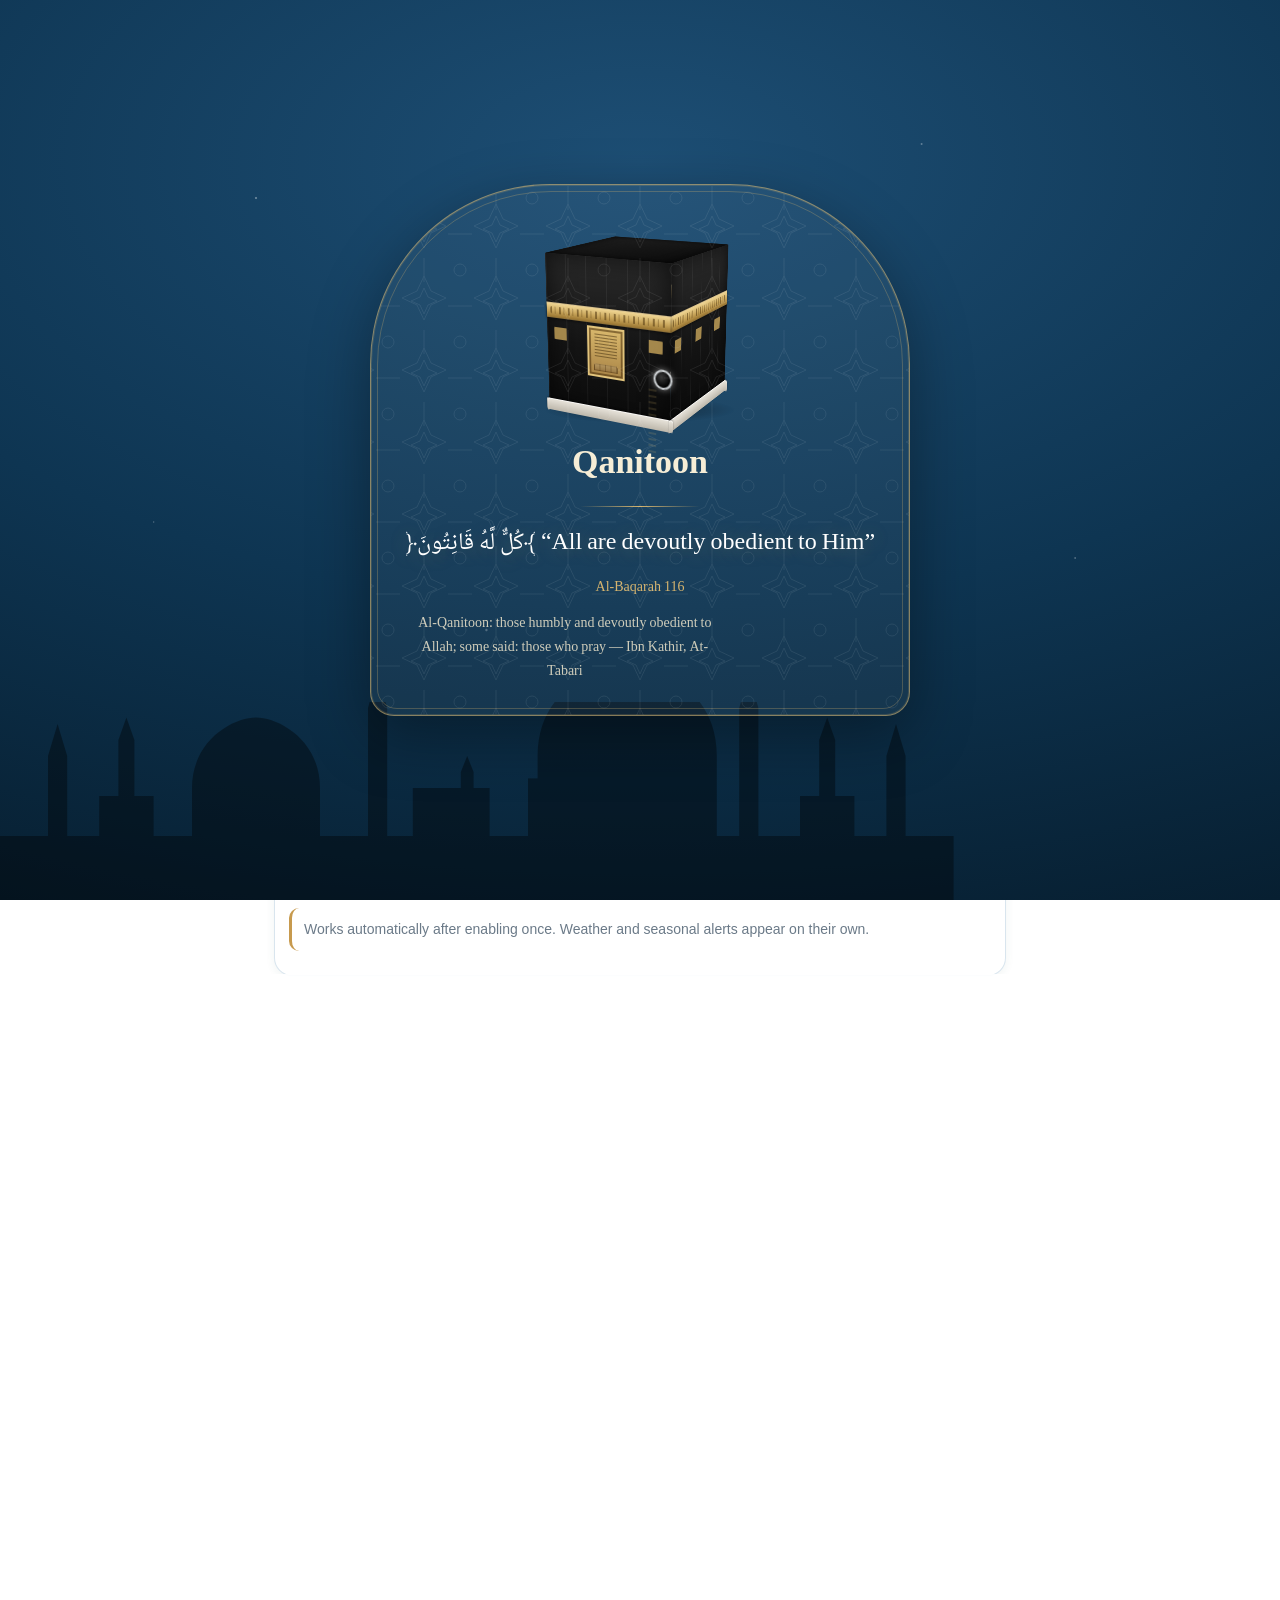
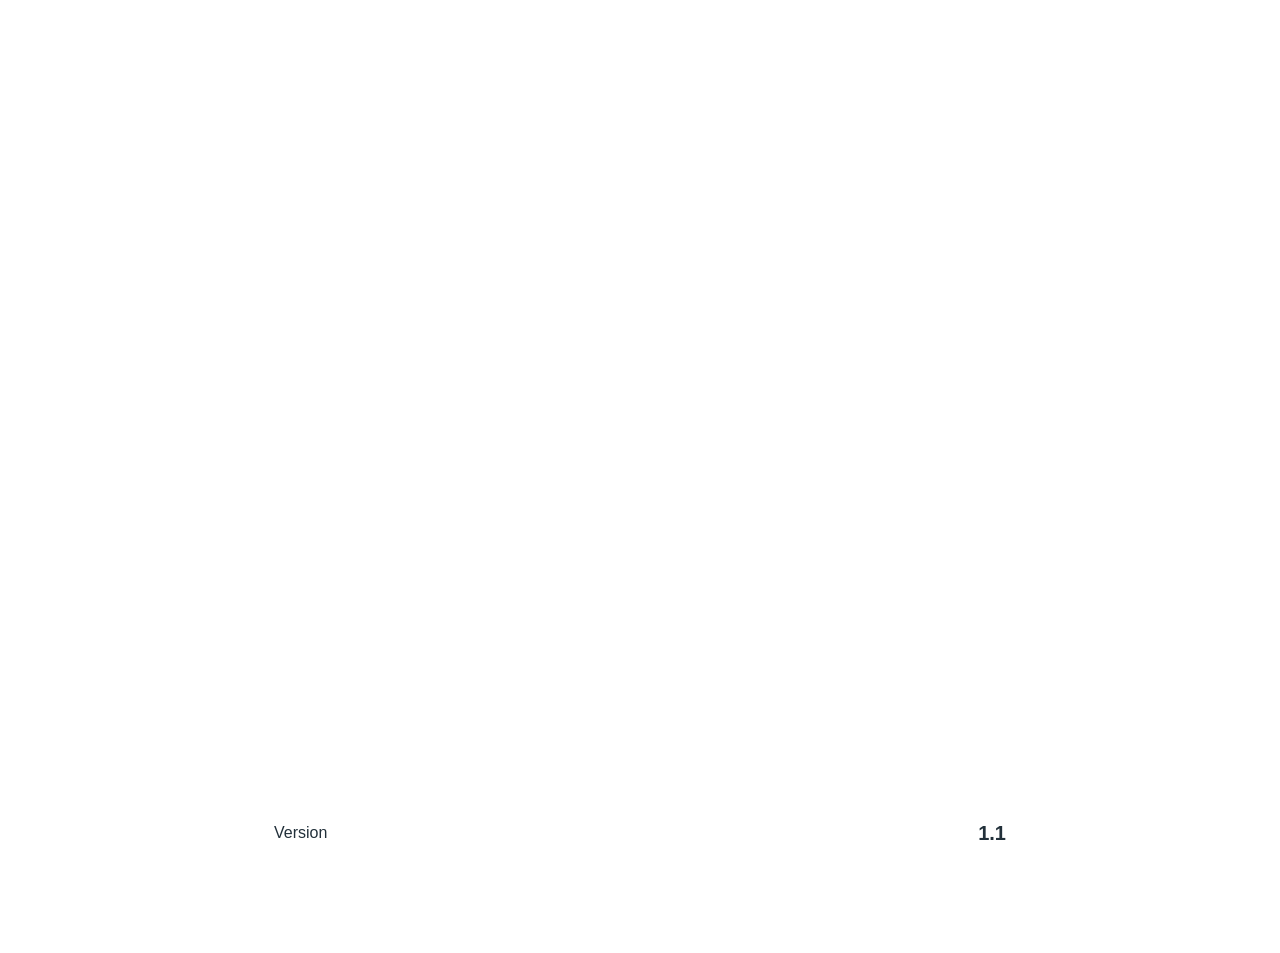
==== en/index.html @ d659421a "English edition at /en (separate cache, AR/EN toggle, Quran meanings) Co-Authored-By: Devin AI <1582" ====
<!doctype html>
<html lang="ar" dir="rtl">
<head>
<meta charset="utf-8">
<meta name="viewport" content="width=device-width,initial-scale=1,viewport-fit=cover">
<meta name="theme-color" content="#2f6f9e">
<meta name="apple-mobile-web-app-capable" content="yes">
<meta name="apple-mobile-web-app-status-bar-style" content="black-translucent">
<title>Qanitoon — Umrah, Hajj, Adhkar & Quran</title>
<link rel="manifest" href="manifest.json">
<link rel="icon" href="icon.svg">
<link rel="apple-touch-icon" href="icon-192.png">
<link rel="stylesheet" href="styles.css">
</head>
<body>
<div id="splash" aria-hidden="true">
  <div class="sp-frame">
    <div class="kaabaWrap">
      <div class="shadow"></div>
      <div class="kaaba">
        <div class="f fr"><i class="belt"></i><i class="studs"></i><i class="curtain"></i><i class="base"></i></div>
        <div class="f bk"><i class="belt"></i><i class="studs"></i><i class="curtain"></i><i class="base"></i></div>
        <div class="f lf"><i class="belt"></i><i class="studs"></i><i class="curtain"></i><i class="base"></i></div>
        <div class="f rt"><i class="belt"></i><i class="studs"></i><i class="curtain"></i><i class="base"></i></div>
        <div class="f tp"></div>
      </div>
    </div>
    <div class="sp-name">قانتون</div>
    <div class="sp-rule"></div>
    <div class="sp-ayah">﴿كُلٌّ لَّهُ قَانِتُونَ﴾</div>
    <div class="sp-ref">البقرة ١١٦</div>
    <div class="sp-mean">القانتون: الخاضعون الخاشعون لله المطيعون له، وقيل: المصلّون — تفسير ابن كثير والطبري</div>
  </div>
</div>
<div id="sky">
  <canvas id="stars"></canvas>
  <div id="sun"></div>
  <div id="moon"><canvas id="moonc" width="160" height="160"></canvas></div>
  <canvas id="rain"></canvas>
  <canvas id="life"></canvas>
  <div id="clouds">
    <div class="cloud c1"></div><div class="cloud c2"></div><div class="cloud c3"></div>
    <div class="cloud c4"></div><div class="cloud c5"></div>
  </div>
  <div id="horizon"></div>
</div>
<header>
  <button id="avatar" class="avatar" aria-label="ملفي والإعدادات">؟</button>
  <h1 id="hTitle">قانتون</h1>
  <button id="langBtn" class="langBtn" aria-label="Language">English</button>
  <div class="sub" id="hSub">يعمل بدون إنترنت</div>
  <div id="skyName" class="skyname"></div>
  <div id="pstrip" class="pstrip"></div>
</header>

<main>
  <div id="summary"></div>
  <section id="v-home"></section>
  <section id="v-umrah" class="hidden"></section>
  <section id="v-hajj" class="hidden"></section>
  <section id="v-quran" class="hidden"></section>
  <section id="v-adhkar" class="hidden"></section>
  <section id="v-tadabbur" class="hidden"></section>
  <section id="v-time" class="hidden"></section>
  <section id="v-settings" class="hidden"></section>
</main>

<nav id="nav">
  <button data-v="home" class="on"><i data-ico="home"></i>الرئيسية</button>
  <button data-v="umrah"><i data-ico="kaaba"></i>العمرة</button>
  <button data-v="hajj"><i data-ico="hajj"></i>الحج</button>
  <button data-v="quran"><i data-ico="quran"></i>المصحف</button>
  <button data-v="adhkar"><i data-ico="beads"></i>الأذكار</button>
  <button data-v="tadabbur"><i data-ico="book"></i>التدبّر</button>
  <button data-v="time"><i data-ico="moon"></i>رمضان</button>
</nav>
<button id="helpBtn" class="helpBtn" aria-label="مساعدة">؟</button>

<script src="i18n.js"></script>
<script src="quran_en.js"></script>
<script src="icons.js"></script>
<script src="quran.js"></script>
<script src="manasik.js"></script>
<script src="content.js"></script>
<script src="situations.js"></script>
<script src="hisn.js"></script>
<script src="islambook.js"></script>
<script src="names.js"></script>
<script src="spots.js"></script>
<script src="nature.js"></script>
<script src="qurandua.js"></script>
<script src="duacheck.js"></script>
<script src="jadwal.js"></script>
<script src="app.js"></script>
<script data-goatcounter="https://qanitoon-en.goatcounter.com/count" async src="//gc.zgo.at/count.js"></script>
</body>
</html>
---- en/styles.css ----
@font-face{font-family:'Noto Naskh Arabic';font-style:normal;font-weight:400;font-display:swap;unicode-range:U+0600-06FF,U+0750-077F,U+08A0-08FF,U+FB50-FDFF,U+FE70-FEFF,U+200C-200F,U+2010-2015,U+0020;src:url('fonts/NotoNaskh-400.woff2') format('woff2')}
@font-face{font-family:'Noto Naskh Arabic';font-style:normal;font-weight:500;font-display:swap;unicode-range:U+0600-06FF,U+0750-077F,U+08A0-08FF,U+FB50-FDFF,U+FE70-FEFF,U+200C-200F,U+2010-2015,U+0020;src:url('fonts/NotoNaskh-500.woff2') format('woff2')}
@font-face{font-family:'Noto Naskh Arabic';font-style:normal;font-weight:700;font-display:swap;unicode-range:U+0600-06FF,U+0750-077F,U+08A0-08FF,U+FB50-FDFF,U+FE70-FEFF,U+200C-200F,U+2010-2015,U+0020;src:url('fonts/NotoNaskh-700.woff2') format('woff2')}
@font-face{font-family:'Amiri';font-style:normal;font-weight:400;font-display:swap;unicode-range:U+0600-06FF,U+0750-077F,U+08A0-08FF,U+FB50-FDFF,U+FE70-FEFF,U+200C-200F,U+2010-2015,U+0020;src:url('fonts/Amiri-400.woff2') format('woff2')}
@font-face{font-family:'Amiri';font-style:normal;font-weight:700;font-display:swap;unicode-range:U+0600-06FF,U+0750-077F,U+08A0-08FF,U+FB50-FDFF,U+FE70-FEFF,U+200C-200F,U+2010-2015,U+0020;src:url('fonts/Amiri-700.woff2') format('woff2')}
/* لوحة ألوان مبنية على علم نفس الألوان:
   أخضر مريح + أزرق مخضرّ (هدوء وخفض التوتر) + بيج دافئ (أمان) + ذهبي هادئ للتوكيد.
   تباين مريح للقراءة الطويلة، وبلا ألوان صارخة أو أسود قاسٍ. */
:root{
  --f1:12px;--f2:14px;--f3:16px;--f4:18px;--f5:20px;--f6:24px;--f7:34px;

  --bg:#f3f6fa;        /* خلفية سماوية فاتحة جداً */
  --bg2:#e8eef5;       /* طبقة ثانية */
  --card:#ffffff;      /* بطاقات نظيفة */
  --line:#d6dfe9;      /* حدود ناعمة */
  --brand:#2f6f9e;     /* أزرق الهوية */
  --brand2:#245a83;    /* درجة أعمق للنص المهم */
  --gold:#c2a05a;      /* ذهبي هادئ */
  --accent:#2f6f9e;    /* أزرق سماوي — لون الأزرار */
  --accentTxt:#fff;
  --head:#245a83;      /* لون العناوين */
  --gold2:#a8813c;     /* ذهبي للنص */
  --txt:#22303a;       /* نص داكن مزرقّ بدل الأسود */
  --dim:#6b7a88;       /* نص ثانوي */
  --ok:#5aa17f; --warn:#c79a4e;
  --shadow:0 2px 10px rgba(47,97,84,.07);
}
/* ===== سماء تتبدّل مع الوقت =====
   فجر → شروق → ضحى → ظهر → عصر → غروب → ليل بنجوم.
   تدرّجات لونية فقط، بلا صور ذوات أرواح ولا موسيقى. */
#sky{position:fixed;inset:0;z-index:-2;overflow:hidden;
  background:linear-gradient(180deg,var(--sky1),var(--sky2) 55%,var(--sky3));
  transition:background 2.5s ease}
#sky #stars{position:absolute;inset:0;width:100%;height:100%;opacity:var(--starOp,0);transition:opacity 2.5s ease}
#sky #sun{position:absolute;inset-inline-start:50%;top:var(--sunTop,70%);transform:translate(-50%,-50%);
  width:190px;height:190px;border-radius:50%;filter:blur(28px);opacity:var(--sunOp,.5);
  background:radial-gradient(circle,var(--sunC,#ffd9a0),transparent 70%);transition:all 2.5s ease}
/* هلال الليل */
#sky #moon{position:absolute;inset-inline-end:16%;top:var(--moonTop,14%);width:74px;height:74px;
  opacity:var(--moonOp,0);transition:opacity 2.5s ease,top 2.5s ease;animation:moonFloat 16s ease-in-out infinite}
#sky #moon canvas{width:100%;height:100%;display:block;filter:drop-shadow(0 0 18px rgba(255,246,220,.35))}
@keyframes moonFloat{0%,100%{transform:translateY(0)}50%{transform:translateY(-10px)}}

/* سُحُب تمشي ببطء */
#rain{position:absolute;inset:0;width:100%;height:100%;opacity:0;transition:opacity 1.5s ease;pointer-events:none}
#rain.on{opacity:.75}
#clouds{position:absolute;inset:0;opacity:var(--cloudOp,.7);transition:opacity 2.5s ease}
html[data-wx="rain"] .cloud,html[data-wx="storm"] .cloud{--cloudC:rgba(120,130,145,.75)}
html[data-wx="storm"] #sky{filter:saturate(.85) brightness(.92)}
.wxchip{display:inline-flex;gap:6px;align-items:center;font-size:var(--f1);color:var(--dim)}
.cloud{position:absolute;border-radius:100px;filter:blur(14px);
  background:var(--cloudC,rgba(255,255,255,.85));
  animation:drift linear infinite}
.cloud::before,.cloud::after{content:"";position:absolute;border-radius:100px;background:inherit}
.cloud::before{width:55%;height:150%;top:-55%;inset-inline-start:14%}
.cloud::after{width:38%;height:120%;top:-38%;inset-inline-end:16%}
.c1{width:220px;height:52px;top:12%;animation-duration:110s}
.c2{width:300px;height:64px;top:26%;animation-duration:160s;animation-delay:-40s;opacity:.75}
.c3{width:170px;height:42px;top:40%;animation-duration:135s;animation-delay:-80s;opacity:.6}
.c4{width:260px;height:58px;top:56%;animation-duration:185s;animation-delay:-20s;opacity:.5}
.c5{width:140px;height:36px;top:6%;animation-duration:96s;animation-delay:-60s;opacity:.55}
@keyframes drift{from{transform:translateX(115vw)}to{transform:translateX(-60vw)}}

#sky #horizon{position:absolute;inset-inline:0;bottom:0;height:34%;
  background:linear-gradient(180deg,transparent,var(--horizon,rgba(255,255,255,.25)));transition:background 2.5s ease}
.skyname{font-size:var(--f1);color:var(--dim);margin-top:2px}

/* افتراضي: ضحى */
:root{--sky1:#bfe0ef;--sky2:#dff0f0;--sky3:#f3f7ef;--sunC:#ffe6b0;--sunOp:.55;--sunTop:78%;--starOp:0;--horizon:rgba(255,255,255,.45)}

html[data-sky="fajr"]{
  --cloudC:rgba(180,170,200,.45);--cloudOp:.55;--moonOp:.45;--moonTop:12%;
  --sky1:#1b2a4a;--sky2:#41496f;--sky3:#8c7a94;--sunC:#f1c3a0;--sunOp:.35;--sunTop:96%;--starOp:.55;--horizon:rgba(240,196,160,.35);
  --bg:transparent;--bg2:rgba(255,255,255,.10);--card:rgba(24,32,54,.72);--sheetBg:#141c30;--card2:#1e2a48;--line:rgba(255,255,255,.16);
  --accent:#8fc4e8;--accentTxt:#0d1b28;--head:#bfe0f5;--brand:#9cc9ea;--brand2:#cfe6f5;--gold:#d9b878;--gold2:#eccf96;--txt:#eef3f6;--dim:#b9c4d6;--shadow:0 6px 20px rgba(0,0,0,.25);
}
html[data-sky="shuruq"]{
  --cloudC:rgba(255,222,190,.8);--cloudOp:.85;--moonOp:0;
  --sky1:#6fa8d6;--sky2:#f3b98a;--sky3:#ffe2bd;--sunC:#ffd08a;--sunOp:.8;--sunTop:88%;--starOp:0;--horizon:rgba(255,214,160,.55);
  --bg:transparent;--bg2:rgba(255,255,255,.35);--card:rgba(255,253,249,.88);--line:rgba(160,120,80,.20);
  --brand:#2f6f9e;--brand2:#245a83;--txt:#2b2820;--dim:#7b6e5f;
}
html[data-sky="duha"]{
  --cloudC:rgba(255,255,255,.9);--cloudOp:.85;--moonOp:0;
  --sky1:#9fd3ea;--sky2:#d8eef1;--sky3:#f4f8ef;--sunC:#ffe9bb;--sunOp:.6;--sunTop:72%;--starOp:0;--horizon:rgba(255,255,255,.5);
  --bg:transparent;--bg2:rgba(255,255,255,.4);--card:rgba(255,255,255,.9);--line:rgba(47,111,158,.18);
  --brand:#2f6f9e;--brand2:#245a83;--txt:#22303a;--dim:#6b7a88;
}
html[data-sky="dhuhr"]{
  --cloudC:rgba(255,255,255,.95);--cloudOp:.7;--moonOp:0;
  --sky1:#8ecbe8;--sky2:#cfe9ef;--sky3:#f6f9f2;--sunC:#fff3cf;--sunOp:.5;--sunTop:8%;--starOp:0;--horizon:rgba(255,255,255,.55);
  --bg:transparent;--bg2:rgba(255,255,255,.42);--card:rgba(255,255,255,.92);--line:rgba(47,111,158,.18);
  --brand:#2f6f9e;--brand2:#245a83;--txt:#22303a;--dim:#6b7a88;
}
html[data-sky="asr"]{
  --cloudC:rgba(255,246,228,.85);--cloudOp:.8;--moonOp:0;
  --sky1:#9cc6dd;--sky2:#e2dcc6;--sky3:#f7ecd8;--sunC:#ffd9a0;--sunOp:.6;--sunTop:62%;--starOp:0;--horizon:rgba(255,232,196,.5);
  --bg:transparent;--bg2:rgba(255,255,255,.38);--card:rgba(255,254,250,.9);--line:rgba(140,115,75,.18);
  --brand:#2f6f9e;--brand2:#245a83;--txt:#2a2a22;--dim:#7a7365;
}
html[data-sky="maghrib"]{
  --cloudC:rgba(255,180,140,.6);--cloudOp:.8;--moonOp:.3;--moonTop:10%;
  --sky1:#3c3b6e;--sky2:#c9705f;--sky3:#f2a97e;--sunC:#ff9e63;--sunOp:.85;--sunTop:90%;--starOp:.25;--horizon:rgba(255,150,90,.45);
  --bg:transparent;--bg2:rgba(255,255,255,.14);--card:rgba(38,28,44,.72);--sheetBg:#1c1524;--card2:#2a2036;--line:rgba(255,255,255,.16);
  --accent:#8fc4e8;--accentTxt:#0d1b28;--head:#cfe4f5;--brand:#f0c9a0;--brand2:#ffe0c0;--gold:#e5b878;--gold2:#f6d7a4;--txt:#fbf1e8;--dim:#dcc0b4;--shadow:0 6px 20px rgba(0,0,0,.3);
}
html[data-sky="isha"]{
  --cloudC:rgba(120,140,175,.28);--cloudOp:.45;--moonOp:.95;--moonTop:13%;
  --sky1:#070d1c;--sky2:#101d33;--sky3:#1b2e3f;--sunC:#cfe0ff;--sunOp:.28;--sunTop:22%;--starOp:1;--horizon:rgba(120,160,200,.18);
  --bg:transparent;--bg2:rgba(255,255,255,.08);--card:rgba(15,26,42,.74);--sheetBg:#0f1a2a;--card2:#182740;--line:rgba(255,255,255,.14);
  --accent:#8fc4e8;--accentTxt:#0d1b28;--head:#c6e0f4;--brand:#8fc4e8;--brand2:#c6e0f4;--gold:#d6b87c;--gold2:#ecd29a;--txt:#e9f1f7;--dim:#a8b9c9;--shadow:0 6px 22px rgba(0,0,0,.4);
}
html[data-sky] .qpage{background:rgba(251,247,236,.96)}
html[data-sky] header{background:var(--bg2);backdrop-filter:blur(14px)}
html[data-sky] nav{background:var(--card);backdrop-filter:blur(16px)}
html[data-sky] .card,html[data-sky] details{backdrop-filter:blur(10px)}
@media (prefers-reduced-motion: reduce){#sky,#sky *{transition:none;animation:none!important}}
html[data-motion="off"] #sky *{animation:none!important}
*{box-sizing:border-box;-webkit-tap-highlight-color:transparent}
html,body{margin:0;padding:0}
body{
  background:var(--bg); color:var(--txt);
  font-family:"Noto Naskh Arabic","Amiri","Segoe UI",system-ui,serif;
  font-size:var(--f3);
  direction:rtl; text-align:right; line-height:2.05;
  -webkit-font-smoothing:antialiased;
  padding-bottom:84px; overscroll-behavior-y:contain;
}
header{
  position:sticky; top:0; z-index:20; background:var(--bg2);
  border-bottom:1px solid var(--line); padding:12px 16px; backdrop-filter:blur(8px);
}
header h1{margin:0;font-size:var(--f6);color:var(--head,#245a83);font-weight:700;font-family:"Noto Naskh Arabic","Amiri",serif}
header .sub{font-size:var(--f1);color:var(--dim)}
main{padding:14px 14px 20px;max-width:760px;margin:0 auto}
.hidden{display:none!important}

.card{background:var(--card);border:1px solid var(--line);border-radius:18px;padding:14px;margin:12px 0;box-shadow:var(--shadow)}
.card h3{margin:0 0 8px;color:var(--head,#245a83);font-size:var(--f5);font-family:"Noto Naskh Arabic","Amiri",serif;font-weight:500}
.card p{margin:6px 0}
.dua{font-size:var(--f5);line-height:2.3;color:var(--txt);font-family:"Noto Naskh Arabic","Amiri",serif}
.ayah,blockquote{font-family:"Noto Naskh Arabic","Amiri",serif}
.src{font-size:var(--f1);color:var(--dim);margin-top:8px;border-top:1px dashed var(--line);padding-top:6px}
.tag{display:inline-block;font-size:var(--f1);padding:2px 8px;border-radius:20px;border:1px solid var(--line);color:var(--dim);margin-inline-start:6px}
.tag.q{color:#2f7d63;border-color:#9ccdb8;background:#eaf6f0}
.tag.h{color:var(--gold2);border-color:#e0cda1;background:#faf4e6}
.tag.m{color:#5b6aa8;border-color:#c2cae8;background:#eef1fa}
.tag.u{color:#245a83;border-color:#b9cfe2;background:#eaf2f9}
.tag.s{color:#2f7d63;border-color:#9ccdb8;background:#eaf6f0}
.tag.s{color:#2f6154;border-color:#9ccdb8;background:#eaf6f0}
.tag.d{color:#8a6d22;border-color:#e0cda1;background:#faf4e6}

button{font-family:inherit}
.btn{
  display:block;width:100%;padding:16px;border-radius:16px;border:0;
  background:var(--accent); color:var(--accentTxt,#fff);
  font-size:var(--f4);font-weight:700;cursor:pointer;margin:10px 0;box-shadow:var(--shadow);
}
.btn:active{filter:brightness(.95)}
.btn.sec{background:var(--card);color:var(--txt);border:1px solid var(--line);font-size:var(--f4);font-weight:600;box-shadow:none}
.btn.sm{padding:10px;font-size:var(--f3)}
.row{display:flex;gap:8px;align-items:center}
.row>*{flex:1}
.stepbar{display:flex;gap:8px;align-items:center;margin:8px 0}
.stepbar .btn{flex:1;margin:0}
.stepbar .mid{flex:0 0 auto;min-width:64px;text-align:center}

.chips{display:flex;gap:8px;overflow-x:auto;padding:4px 0 10px;scrollbar-width:none}
.chips::-webkit-scrollbar{display:none}
.chip{white-space:nowrap;padding:8px 14px;border-radius:20px;border:1px solid var(--line);background:var(--card);color:var(--dim);font-size:var(--f2);cursor:pointer}
.chip.on{background:var(--accent);color:var(--accentTxt,#fff);border-color:var(--accent);font-weight:700}

.big{font-size:var(--f7);text-align:center;color:var(--txt);font-weight:700;line-height:1.2}
.mid{text-align:center;color:var(--dim);font-size:var(--f2)}
.dots{display:flex;gap:8px;justify-content:center;margin:12px 0}
.dot{width:26px;height:26px;border-radius:50%;border:2px solid var(--line);display:grid;place-items:center;font-size:var(--f1);color:var(--dim);background:var(--card)}
.dot.on{background:var(--accent);border-color:var(--accent);color:var(--accentTxt,#fff);font-weight:700}

.bar{height:10px;border-radius:8px;background:var(--bg2);border:1px solid var(--line);overflow:hidden}
.bar>i{display:block;height:100%;background:linear-gradient(90deg,var(--accent),#7fb8dd)}

.step{display:flex;gap:10px;align-items:flex-start;padding:10px 0;border-bottom:1px solid var(--line)}
.step:last-child{border-bottom:0}
.step .num{min-width:28px;height:28px;border-radius:50%;background:var(--bg2);border:1px solid var(--line);display:grid;place-items:center;font-size:var(--f2);color:var(--head,#245a83)}
.step.done .num{background:var(--ok);color:#fff;border-color:var(--ok)}

.count{display:flex;align-items:center;gap:10px;justify-content:space-between;margin-top:8px}
.count b{font-size:var(--f5);color:var(--txt)}
.cbtn{width:46px;height:46px;border-radius:50%;border:1px solid var(--line);background:var(--bg2);color:var(--head,#245a83);font-size:var(--f5);cursor:pointer}

nav{
  position:fixed;bottom:0;inset-inline:0;z-index:30;background:var(--card);
  border-top:1px solid var(--line);display:grid;grid-template-columns:repeat(7,1fr);
  backdrop-filter:blur(10px);padding-bottom:env(safe-area-inset-bottom)
}
nav button{background:none;border:0;color:var(--dim);padding:8px 0;font-size:9.5px;white-space:nowrap;cursor:pointer;display:grid;gap:2px;justify-items:center}
nav button .ico{width:22px;height:22px;display:block}
.ico{width:1.15em;height:1.15em;vertical-align:-.2em;display:inline-block;color:var(--gold)}
h2 .ico,h3 .ico,.count .ico{margin-inline-end:.35em}
nav button.on{color:var(--accent)}

.alert{position:fixed;inset-inline:12px;top:12px;z-index:50;background:var(--accent);color:var(--accentTxt,#fff);border-radius:16px;padding:14px;font-weight:700;box-shadow:0 8px 30px rgba(47,97,84,.25)}

input,select,textarea{
  width:100%;padding:12px;border-radius:12px;border:1px solid var(--line);
  background:var(--card);color:var(--txt);font-family:inherit;font-size:var(--f3)
}
label{font-size:var(--f2);color:var(--dim)}

details{border:1px solid var(--line);border-radius:14px;margin:8px 0;background:var(--card);box-shadow:var(--shadow)}
details>summary{padding:12px;cursor:pointer;color:var(--txt);font-weight:600;list-style:none}
details>summary::-webkit-details-marker{display:none}
details>div{padding:0 12px 12px}

.ayah{font-size:var(--f6);line-height:2.5;text-align:justify;text-align-last:center}
.ayah .n{display:inline-grid;place-items:center;width:26px;height:26px;border-radius:50%;border:1px solid var(--gold2);color:var(--gold2);font-size:var(--f1);margin:0 4px;vertical-align:middle;line-height:1}
.qpage{background:#fbf7ec;color:#2a2312;border-radius:16px;padding:16px;border:1px solid #ecdfc4;font-family:"Noto Naskh Arabic","Amiri",serif;font-size:var(--f6);line-height:2.5}
.qpage .n{border-color:#a8813c;color:#a8813c}
.qhead{display:flex;justify-content:space-between;align-items:center;gap:8px;font-size:var(--f2);color:var(--dim);margin:4px 0}
.note{background:var(--bg2);border-inline-start:3px solid var(--warn);padding:10px 12px;border-radius:10px;font-size:var(--f2);color:var(--dim);margin:10px 0}
.grid{display:grid;grid-template-columns:repeat(auto-fill,minmax(150px,1fr));gap:8px}
.grid button{padding:10px;border-radius:12px;border:1px solid var(--line);background:var(--card);color:var(--txt);text-align:right;cursor:pointer;font-size:var(--f2)}

/* شريط الوقت في الرأس */
.pstrip{margin-top:6px;font-size:var(--f1);color:var(--txt);opacity:.85;background:var(--bg2);border:1px solid var(--line);
  border-radius:20px;padding:4px 12px;display:inline-block}
#life{position:absolute;inset:0;width:100%;height:100%;pointer-events:none}
#v-time .chips{flex-wrap:nowrap}
#v-time .card .chips{flex-wrap:wrap}

/* ===== زخارف الهوية (SVG مضمّن — يعمل دون إنترنت) ===== */
:root{
  --pat-star:url("data:image/svg+xml;utf8,<svg xmlns='http://www.w3.org/2000/svg' width='72' height='72' viewBox='0 0 72 72'><g fill='none' stroke='white' stroke-width='1'><path d='M36 6l7 15 15 7-15 7-7 15-7-15-15-7 15-7z'/><path d='M36 18l4 9 9 4-9 4-4 9-4-9-9-4 9-4z'/><path d='M0 36h12M60 36h12M36 0v12M36 60v12'/><circle cx='0' cy='0' r='6'/><circle cx='72' cy='0' r='6'/><circle cx='0' cy='72' r='6'/><circle cx='72' cy='72' r='6'/></g></svg>");
  --skyline:url("data:image/svg+xml;utf8,<svg xmlns='http://www.w3.org/2000/svg' viewBox='0 0 800 160' preserveAspectRatio='xMidYMax slice'><path fill='black' d='M0 160V120h30V70l6-20 6 20v50h20V95h12V60l5-14 5 14v35h12v25h24V90c0-30 26-44 40-44s40 14 40 44v30h30V40l6-22 6 22v80h16V90h30V80l4-10 4 10v10h10v30h30V70c0-40 34-56 56-56s56 16 56 56v50h14V40l6-22 6 22v80h26V95h12V60l5-14 5 14v35h12v25h20V70l6-20 6 20v50h30v40z'/><rect fill='black' x='330' y='84' width='44' height='36'/><path fill='none' stroke='black' stroke-width='3' d='M330 98h44'/></svg>");
}

/* ===== بطاقة الملخص ===== */
.sum{padding:12px}
.sumtop{display:flex;align-items:center;justify-content:space-between;gap:8px}
.hero{position:relative;border-radius:22px;overflow:hidden;margin-bottom:12px;color:#fff;box-shadow:0 10px 30px rgba(20,40,60,.18)}
.hero-bg{position:absolute;inset:0;background:
  radial-gradient(circle at 82% 18%,rgba(255,255,255,.28),transparent 32%),
  radial-gradient(circle at 15% 90%,rgba(194,160,90,.35),transparent 45%),
  linear-gradient(160deg,var(--h1),var(--h2) 60%,var(--h3))}
:root{--h1:#0f3550;--h2:#2f6f9e;--h3:#8a6a30}
html[data-sky="fajr"]{--h1:#1b2a4a;--h2:#41496f;--h3:#7a6a8a}
html[data-sky="shuruq"]{--h1:#2f5f86;--h2:#6fa8d6;--h3:#d99a6c}
html[data-sky="duha"],html[data-sky="dhuhr"]{--h1:#1c4f78;--h2:#2f6f9e;--h3:#5f93bd}
html[data-sky="asr"]{--h1:#2a5f86;--h2:#5b93b8;--h3:#b08a4a}
html[data-sky="maghrib"]{--h1:#3c3b6e;--h2:#8f4f5c;--h3:#c9705f}
html[data-sky="isha"]{--h1:#070d1c;--h2:#101d33;--h3:#1f3b52}
.hero-bg::after{content:"";position:absolute;inset:0;opacity:.13;background:var(--pat-star) center/72px 72px repeat}
.hero-bg::before{content:"";position:absolute;left:0;right:0;bottom:0;height:46%;opacity:.22;
  background:var(--skyline) center bottom/100% 100% no-repeat;filter:invert(1)}
.hero::after{content:"";position:absolute;inset:0;border-radius:22px;pointer-events:none;
  box-shadow:inset 0 0 0 1px rgba(214,180,110,.45),inset 0 0 0 3px rgba(255,255,255,.06)}
.hero-in{position:relative;padding:14px 16px 12px;text-shadow:0 1px 3px rgba(0,0,0,.35)}
.hero .mid,.hero .cbtn{color:#fff}
.hero .cbtn{background:rgba(255,255,255,.18);border-color:transparent}
.hero-row{display:flex;align-items:center;justify-content:space-between;gap:12px;margin-top:6px}
.hero-time .clock{font-size:52px;font-weight:700;line-height:1;letter-spacing:.5px;font-variant-numeric:tabular-nums}
.hero-time .nextp{margin-top:8px;font-size:var(--f3)}
.hero-time .left{font-size:var(--f4)}
.hero-time .left b{font-size:var(--f5)}
.hero .ico{color:#fff}
.hero-qibla{text-align:center;min-width:92px}
.hero-qibla .qibla{width:72px;height:72px;border:2px solid rgba(255,255,255,.55);background:rgba(255,255,255,.14)}
.hero-qibla .qibla i{color:#fff;font-size:34px}
.hero-btns{margin-top:10px}
.hero-btns .btn{background:rgba(255,255,255,.16);color:#fff;border:1px solid rgba(255,255,255,.4)}
.hero-note{margin-top:8px;font-size:var(--f1);opacity:.9}
.qibla{width:56px;height:56px;margin:4px auto;border-radius:50%;border:2px solid var(--line);display:grid;place-items:center;position:relative}
.qibla i{font-style:normal;font-size:26px;line-height:1;color:var(--accent);transition:transform .3s ease}
.rings{display:grid;grid-template-columns:repeat(4,1fr);gap:6px;padding:14px 8px 10px;text-align:center}
.ring{position:relative}
.ring svg{width:64px;height:64px;transform:rotate(-90deg)}
.ring .rbg{fill:none;stroke:var(--line);stroke-width:6}
.ring .rfg{fill:none;stroke:var(--brand);stroke-width:6;stroke-linecap:round;transition:stroke-dashoffset .6s ease}
.ring.done .rfg{stroke:var(--gold)}
.ring .rpct{position:absolute;top:22px;inset-inline:0;font-size:var(--f2);font-weight:700;font-variant-numeric:tabular-nums}
.ring .rlbl{font-size:var(--f1);margin-top:2px;font-weight:700}
.ring .rlbl .ico{width:1em;height:1em}
.ring .rsub{font-size:var(--f1);color:var(--dim)}
.ringfoot{grid-column:1/-1;margin-top:4px}
@media (max-width:360px){.rings{grid-template-columns:repeat(2,1fr)}.hero-time .clock{font-size:42px}}
@media (prefers-reduced-motion:reduce){.qibla i,.ring .rfg{transition:none}}

/* ===== مشهد المسجد على الأفق ===== */
#sky #mosque{position:absolute;inset-inline:0;margin:auto;bottom:52px;
  width:min(780px,112%);max-width:none;opacity:var(--mosqueOp,.9);
  filter:var(--mosqueF,none);pointer-events:none;user-select:none;
  transition:filter 2.5s ease,opacity 2.5s ease}
html[data-sky="fajr"]{--mosqueF:brightness(.5) saturate(.7) hue-rotate(200deg);--mosqueOp:.8}
html[data-sky="shuruq"]{--mosqueF:brightness(1.02) sepia(.18);--mosqueOp:.95}
html[data-sky="duha"],html[data-sky="dhuhr"]{--mosqueF:none;--mosqueOp:1}
html[data-sky="asr"]{--mosqueF:sepia(.15) brightness(1);--mosqueOp:.97}
html[data-sky="maghrib"]{--mosqueF:brightness(.78) sepia(.35) hue-rotate(-12deg);--mosqueOp:.9}
html[data-sky="isha"]{--mosqueF:brightness(.42) saturate(.65) hue-rotate(195deg);--mosqueOp:.78}

/* ===== الشاشة الرئيسية: بطاقات الأقسام ===== */
.tiles{display:grid;gap:10px}
.tile{display:flex;align-items:center;gap:12px;width:100%;text-align:start;
  background:var(--card);border:1px solid var(--line);border-radius:18px;padding:12px;
  box-shadow:var(--shadow);cursor:pointer;color:var(--txt);font-family:inherit}
.tile:active{transform:scale(.99)}
.tile .ticon{font-size:26px;width:46px;height:46px;flex:0 0 46px;border-radius:14px;
  display:grid;place-items:center;background:var(--bg2)}
.tile .ttxt{display:grid;gap:2px;flex:1;min-width:0}
.tile .ttxt b{font-size:var(--f3)}
.tile .ttxt .mid{font-size:var(--f1);color:var(--dim);overflow:hidden;text-overflow:ellipsis;white-space:nowrap}
.tile .tstate{font-size:var(--f2);color:var(--head,#245a83);font-weight:600}
.tile .tgo{font-size:var(--f5);color:var(--dim)}
nav button{font-size:10px}

/* مكتبة الأدعية — لوحة الاختيار */
.sheet{position:fixed;inset:0;background:var(--sheetBg,#f4f7f9);display:flex;align-items:stretch;justify-content:center;z-index:60}
.sheetIn{background:var(--sheetBg,#f4f7f9);width:100%;max-width:640px;max-height:100vh;height:100%;border-radius:0;padding:14px;display:flex;flex-direction:column;gap:10px;box-shadow:var(--shadow)}
.sheetTop{display:flex;align-items:center;justify-content:space-between;gap:8px}
.sheetTop b{color:var(--head,#245a83);font-size:var(--f3)}
.sheetIn input#pkSearch{width:100%;padding:10px 12px;border-radius:12px;border:1px solid var(--line);background:var(--bg2);color:var(--txt);font-family:inherit;font-size:var(--f2)}
.sheetList{overflow:auto;-webkit-overflow-scrolling:touch;flex:1;display:flex;flex-direction:column;gap:6px}
.pkG{position:sticky;top:0;background:var(--bg2);color:var(--head,#245a83);font-size:var(--f2);font-weight:700;padding:6px 10px;border-radius:10px}
.pkI{display:flex;gap:10px;align-items:flex-start;padding:8px;border:1px solid var(--line);border-radius:12px;cursor:pointer}
.pkI input{width:20px;height:20px;flex:0 0 20px;margin-top:2px;accent-color:var(--accent)}
.pkI .dua{display:block;font-size:var(--f3);line-height:1.9}
.pkI .src{display:block;font-size:var(--f1);color:var(--dim)}
@media (max-width:480px){.sheetIn{max-height:100vh}}
.pkD{border:1px solid var(--line);border-radius:12px;padding:0 10px;background:var(--bg2)}
.pkD summary{display:flex;justify-content:space-between;align-items:center;padding:12px 4px;font-weight:700;cursor:pointer;font-size:var(--f3);color:var(--txt)}
.pkD>div{padding-bottom:8px}
.pkI{background:var(--card2,var(--card));border-radius:10px;padding:8px}
.art{background:var(--bg2);border:1px solid var(--line);border-radius:14px;padding:10px;margin:8px 0}
.art svg{display:block;max-width:420px;margin:0 auto}

/* فاحص الدعاء الشخصي */
.dc-ok{border:1px solid #2f9e6f}
.dc-warn{border:1px solid #c9922f}
.dc-block{border:1px solid #c0392b}
.sheetIn textarea{width:100%;padding:10px 12px;border-radius:12px;border:1px solid var(--line);background:var(--bg2);color:var(--txt);font-family:inherit;font-size:var(--f3);line-height:1.9}

/* شاشة الافتتاح */
#splash{position:fixed;inset:0;z-index:99;display:flex;flex-direction:column;align-items:center;justify-content:center;gap:14px;
  background:radial-gradient(120% 90% at 50% 18%,#1d4e74 0%,#0e3552 55%,#071f31 100%);
  color:#f3e7c9;text-align:center;padding:24px;transition:opacity .7s ease,visibility .7s ease}
#splash::before{content:"";position:absolute;inset:0;
  background:
    radial-gradient(1.6px 1.6px at 20% 22%,rgba(255,255,255,.55),transparent),
    radial-gradient(1.4px 1.4px at 72% 16%,rgba(255,255,255,.45),transparent),
    radial-gradient(1.8px 1.8px at 38% 70%,rgba(255,255,255,.35),transparent),
    radial-gradient(1.4px 1.4px at 84% 62%,rgba(255,255,255,.4),transparent),
    radial-gradient(1.2px 1.2px at 12% 58%,rgba(255,255,255,.3),transparent);
  animation:spTwinkle 4s ease-in-out infinite alternate}
#splash::after{content:"";position:absolute;left:0;right:0;bottom:0;height:22vh;opacity:.5;pointer-events:none;
  background:var(--skyline) center bottom/100% 100% no-repeat;filter:brightness(0) saturate(0) opacity(.75)}
#splash .sp-frame{position:relative;padding:34px 34px 30px;border-radius:180px 180px 24px 24px;
  border:1px solid rgba(214,180,110,.6);z-index:1;
  box-shadow:0 0 0 1px rgba(214,180,110,.18) inset,0 20px 60px rgba(0,0,0,.35);
  background-color:rgba(255,255,255,.045);
  animation:spRise 1s ease both}
#splash .sp-frame::before{content:"";position:absolute;inset:6px;border-radius:174px 174px 20px 20px;border:1px solid rgba(214,180,110,.28);pointer-events:none}
#splash .sp-frame > *{position:relative}
#splash .sp-frame::after{content:"";position:absolute;inset:0;border-radius:inherit;opacity:.08;background:var(--pat-star) center/72px 72px;pointer-events:none}
#splash img{filter:drop-shadow(0 8px 22px rgba(0,0,0,.45));animation:spRise .9s ease both}
#splash .sp-name{font-family:"Noto Naskh Arabic","Amiri",serif;font-size:var(--f7);font-weight:700;
  color:#f6edd6;margin-top:10px;animation:spRise .9s .1s ease both}
#splash .sp-rule{width:120px;height:1px;margin:12px auto;background:linear-gradient(90deg,transparent,#d6b46e,transparent)}
#splash .sp-ayah{font-family:"Noto Naskh Arabic","Amiri",serif;font-size:var(--f6);line-height:2.1;color:#fff;
  text-shadow:0 2px 18px rgba(214,180,110,.35);animation:spRise 1s .3s ease both}
#splash .sp-ref{font-family:"Noto Naskh Arabic","Amiri",serif;font-size:var(--f2);color:#d6b46e;
  margin-top:8px;animation:spRise 1s .45s ease both}
#splash .sp-mean{font-family:"Noto Naskh Arabic","Amiri",serif;font-size:var(--f2);color:rgba(240,230,205,.85);
  margin-top:14px;max-width:320px;line-height:1.7;animation:spRise 1s .6s ease both}
#splash.gone{opacity:0;visibility:hidden}
@keyframes spRise{from{opacity:0;transform:translateY(14px)}to{opacity:1;transform:none}}
@keyframes spTwinkle{from{opacity:.45}to{opacity:1}}
@media (prefers-reduced-motion:reduce){#splash *,#splash::before{animation:none!important}#splash{transition:none}}

/* الكعبة ثلاثية الأبعاد — تدور كأنك تطوف حولها */
.kaabaWrap{position:relative;perspective:760px;width:220px;height:210px;display:grid;place-items:center;margin:0 auto}
.kaaba{position:relative;width:132px;height:152px;transform-style:preserve-3d;
  transform:rotateX(-14deg) rotateY(-28deg);animation:tawaf 26s linear infinite}
.kaaba .f{position:absolute;left:0;top:0;width:132px;height:152px;overflow:hidden;
  background:linear-gradient(180deg,#2a2a2a 0%,#141414 55%,#0b0b0b 100%);
  box-shadow:inset 0 0 26px rgba(0,0,0,.65)}
/* خطوط الكسوة الرأسية */
.kaaba .f::before{content:"";position:absolute;inset:0;
  background:repeating-linear-gradient(90deg,rgba(255,255,255,.055) 0 1px,transparent 1px 22px)}
/* الحزام الذهبي بكتابته */
.kaaba .belt{position:absolute;inset-inline:0;top:31%;height:15px;
  border-top:1px solid rgba(255,240,200,.6);border-bottom:1px solid rgba(120,90,35,.8);
  background:linear-gradient(180deg,#f0d693 0%,#c9a65b 55%,#9d7833 100%);
  box-shadow:0 1px 3px rgba(0,0,0,.5)}
.kaaba .belt::after{content:"";position:absolute;inset:3px 4px;
  background:repeating-linear-gradient(90deg,rgba(80,55,15,.75) 0 2px,transparent 2px 5px,rgba(80,55,15,.5) 5px 6px,transparent 6px 10px);
  opacity:.75;border-radius:2px}
/* مربعات ذهبية تحت الحزام */
.kaaba .studs{position:absolute;inset-inline:8px;top:calc(31% + 24px);height:12px;
  background:repeating-linear-gradient(90deg,#c9a65b 0 14px,transparent 14px 46px);
  opacity:.8;border-radius:1px}
.kaaba .fr .studs{background:linear-gradient(90deg,#c9a65b 0 14px,transparent 14px calc(100% - 14px),#c9a65b calc(100% - 14px) 100%)}
/* ستارة الباب (البرقع) على الوجه الشرقي فقط */
.kaaba .curtain{display:none}
.kaaba .fr .curtain{display:block;position:absolute;left:30%;top:calc(31% + 15px);width:36px;bottom:30px;
  background:linear-gradient(180deg,#1a1a1a,#0e0e0e);
  border:2px solid #d4b26a;
  box-shadow:inset 0 0 0 1px rgba(80,55,15,.6)}
.kaaba .fr .curtain::before{content:"";position:absolute;inset:6px 5px auto 5px;height:18px;
  background:repeating-linear-gradient(0deg,rgba(212,178,106,.9) 0 1px,transparent 1px 4px);opacity:.8}
.kaaba .fr .curtain::after{content:"";position:absolute;left:5px;right:5px;bottom:0;top:30px;
  background:linear-gradient(180deg,#e6c98a,#b8935a);border-radius:2px 2px 0 0;
  box-shadow:inset 0 0 0 1px rgba(90,60,20,.5), inset 0 -6px 0 rgba(90,60,20,.35)}
/* الشاذروان: رخام فاتح */
.kaaba .base{position:absolute;inset-inline:0;bottom:0;height:10px;
  background:linear-gradient(180deg,#e9e5dc,#bdb7ab);
  box-shadow:inset 0 1px 0 rgba(255,255,255,.7), 0 -1px 2px rgba(0,0,0,.4)}
.kaaba .fr{transform:translateZ(66px)}
.kaaba .bk{transform:rotateY(180deg) translateZ(66px)}
.kaaba .lf{transform:rotateY(-90deg) translateZ(66px)}
.kaaba .rt{transform:rotateY(90deg) translateZ(66px)}
.kaaba .tp{height:132px;transform:translateY(-66px) rotateX(90deg);
  background:linear-gradient(135deg,#1e1e1e,#0c0c0c);box-shadow:inset 0 0 24px rgba(0,0,0,.7)}
.kaaba .tp::before{background:none}
.kaabaWrap .shadow{position:absolute;bottom:6px;left:50%;transform:translateX(-50%);width:190px;height:26px;border-radius:50%;
  background:radial-gradient(closest-side,rgba(0,0,0,.45),transparent)}
@keyframes tawaf{from{transform:rotateX(-14deg) rotateY(0deg)}to{transform:rotateX(-14deg) rotateY(360deg)}}
@media (prefers-reduced-motion:reduce){.kaaba{animation:none}}
html[data-motion="off"] .kaaba{animation:none}

.revbar{position:sticky;top:0;z-index:50;text-align:center;font-size:var(--f1);padding:3px 8px;background:#b9873a;color:#fff}
.ribbon{vertical-align:middle;fill:none;stroke:var(--gold);stroke-width:1.6}
.ribbon.on{fill:var(--gold);stroke:var(--gold)}
.qpage{position:relative}
.qribbon{position:absolute;top:-6px;left:14px;filter:drop-shadow(0 1px 1px rgba(0,0,0,.25))}
.qribbon .ribbon{width:26px;height:36px}
.src.fadl{color:var(--brand2)}
.occ{position:fixed;inset:0;z-index:60;background:rgba(0,0,0,.45);display:flex;align-items:center;justify-content:center;padding:16px}
.occ .card{max-width:520px;width:100%;max-height:85vh;overflow:auto;border:2px solid var(--gold)}
.card.dim{opacity:.82}
/* أجزاء الكعبة في شاشة التحميل: الحجر الأسود، الملتزم، الميزاب، الشاذروان البارز */
.kaaba .f{overflow:visible}
.kaaba .fr::after{content:"";position:absolute;right:-2px;bottom:36px;width:15px;height:15px;border-radius:50%;
  background:radial-gradient(circle at 40% 35%,#3a3a3a,#000 70%);border:2px solid #cfd3d6;box-shadow:0 0 6px rgba(255,255,255,.45);z-index:2}
.kaaba .fr .curtain{left:34%;width:40px;top:calc(31% + 18px);bottom:38px;border-color:#e2c47c;
  background:linear-gradient(180deg,#d9b86c,#a98446);box-shadow:inset 0 0 0 2px rgba(70,45,10,.55)}
.kaaba .fr .curtain::before{inset:5px 6px auto 6px;height:22px;background:repeating-linear-gradient(0deg,rgba(60,40,10,.65) 0 1px,transparent 1px 3px)}
.kaaba .fr .curtain::after{left:5px;right:5px;top:34px;bottom:4px;background:repeating-linear-gradient(90deg,rgba(60,40,10,.35) 0 1px,transparent 1px 6px),linear-gradient(180deg,#e6c98a,#b8935a)}
.kaaba .fr .studs::after{content:"";position:absolute;right:6px;top:calc(31% + 40px);width:8px;height:70px;
  background:repeating-linear-gradient(0deg,rgba(212,178,106,.22) 0 2px,transparent 2px 6px);opacity:.9}
.kaaba .bk .belt::before{content:"";position:absolute;right:26%;top:-36%;width:30px;height:9px;border-radius:0 0 3px 3px;
  background:linear-gradient(180deg,#f0d693,#9d7833);box-shadow:0 2px 3px rgba(0,0,0,.5)}
.kaaba .base{height:12px;bottom:-4px;inset-inline:-3px;border-radius:2px}
/* اتجاه ثابت لسطور الشرح كي لا تنعكس الأقواس والأرقام */
.src,.note,.mid,li,p,summary,.fadl,.count span{direction:rtl;unicode-bidi:isolate}
.tag,.src b,.note b,li b{unicode-bidi:isolate}
.stepbar{direction:rtl}
.stepbar .btn{flex:1;min-height:46px;line-height:1.4;display:flex;align-items:center;justify-content:center}

/* الملف الشخصي أعلى الصفحة وزر المساعدة */
.avatar{position:absolute;top:10px;left:12px;right:auto;width:40px;height:40px;border-radius:50%;border:2px solid #d6b46e;
  background:linear-gradient(135deg,#245a83,#173d5c);color:#fff;font-weight:700;font-size:var(--f4);font-family:inherit;cursor:pointer;display:grid;place-items:center;
  box-shadow:0 2px 8px rgba(0,0,0,.25);z-index:5;padding:0;overflow:hidden}
.avatar img{width:100%;height:100%;object-fit:cover}
header{position:relative}
.helpBtn{position:fixed;bottom:134px;inset-inline-end:14px;width:46px;height:46px;border-radius:50%;border:2px solid #d6b46e;
  background:#245a83;color:#fff;font-size:var(--f5);font-weight:700;font-family:inherit;cursor:pointer;z-index:55;box-shadow:0 4px 14px rgba(0,0,0,.3)}
.helpBtn:active{transform:scale(.95)}

.stepbar.sticky{position:fixed;bottom:74px;left:50%;transform:translateX(-50%);width:min(100% - 24px,600px);z-index:50;margin:0;background:var(--card);border:1px solid var(--line);border-radius:16px;padding:8px;box-shadow:0 6px 18px rgba(0,0,0,.35)}
.stepbar.sticky .btn{box-shadow:0 6px 18px rgba(0,0,0,.35);font-size:var(--f3)}

.planlegend{list-style:none;margin:10px 4px 0;padding:0;font-size:15px;line-height:1.9;color:var(--txt)}
.planlegend li{margin:2px 0}
.planlegend b{color:var(--gold,#e9d7a1)}
.xhide{position:absolute;top:8px;left:8px;width:26px;height:26px;border-radius:50%;border:1px solid var(--line,#ccc);background:transparent;color:var(--dim);font-size:13px;cursor:pointer;line-height:1}
.jhead{flex-wrap:wrap;gap:8px;padding-inline-start:30px}.jhead h3{flex:1 1 55%;font-size:17px}.jhead .btn{flex:0 0 auto;white-space:nowrap}

.askBanner{background:linear-gradient(135deg,rgba(217,184,120,.28),rgba(217,184,120,.08)),var(--card);border:1.5px solid var(--gold,#d9b878);box-shadow:0 8px 24px rgba(217,184,120,.18)}
.askBanner h3{color:var(--gold2,#c9a25c);font-size:20px}
.askBanner .chip{border-color:var(--gold,#d9b878)}
.askBanner .btn{background:var(--gold,#d9b878);color:#1d1a12;font-weight:700}
.askBanner .chips{display:flex;flex-wrap:wrap;overflow:visible;gap:6px}
.askBanner .chip{white-space:normal;text-align:right;font-size:14px;padding:6px 10px}
.askBanner label.chip{display:inline-flex;align-items:center;gap:6px;flex-direction:row;line-height:1.4}
.askBanner label.chip input{margin:0;width:16px;height:16px}

.hrow{align-items:center}
.hlbl{display:inline-flex;align-items:center;gap:10px}
.mring{position:relative;display:inline-block;width:44px;height:44px;flex:0 0 44px}
.mring svg{width:44px;height:44px;transform:rotate(-90deg)}
.mring .rbg{fill:none;stroke:var(--line);stroke-width:7}
.mring .rfg{fill:none;stroke:var(--brand);stroke-width:7;stroke-linecap:round}
.mring.done .rfg{stroke:var(--gold)}
.mring b{position:absolute;inset:0;display:flex;align-items:center;justify-content:center;font-size:11px;color:var(--txt)}

.askBanner .chips.list{flex-direction:column;align-items:stretch}
.askBanner .chips.list .chip{border-radius:10px;padding:10px 12px}
.askBanner .chips.list #homeMore{align-self:flex-end;width:auto}

.hgrid{display:grid;grid-template-columns:repeat(3,1fr);gap:8px;margin:6px 0}
.htile{position:relative;display:flex;flex-direction:column;align-items:center;gap:6px;padding:12px 6px 10px;border:1px solid var(--line);border-radius:14px;background:var(--bg2);cursor:pointer;text-align:center}
.htile .mring{width:56px;height:56px;flex:0 0 56px}
.htile .mring svg{width:56px;height:56px}
.htile .mring b{font-size:13px}
.htile .htl{font-size:13px;line-height:1.35;display:flex;align-items:center;gap:4px;justify-content:center}
.htile .xhide{position:absolute;top:4px;left:4px}

/* English edition */
.langBtn{position:absolute;top:10px;left:14px;background:rgba(255,255,255,.12);border:1px solid rgba(255,255,255,.25);color:#fff;border-radius:999px;padding:4px 12px;font-size:13px;cursor:pointer}
.langBtn{left:auto;right:14px}
html[dir=ltr] .langBtn{left:auto;right:14px}
body.en{font-family:-apple-system,"Segoe UI",Roboto,"Noto Sans",sans-serif}
body.en .dua,body.en .big,body.en .ayTr+span,body.en #v-quran .page,body.en .chip.ar{direction:rtl;font-family:inherit}
body.en .ayTr{direction:ltr;text-align:left;font-size:14px;color:var(--dim);margin:2px 0 10px;line-height:1.5}
body.en #v-quran span{direction:rtl}
body.en{direction:ltr;text-align:left;line-height:1.6}
body.en .src,body.en .note,body.en .mid,body.en li,body.en p,body.en summary,body.en .fadl,body.en .count span,body.en h2,body.en h3,body.en .stepbar,body.en button,body.en .chip{direction:ltr;unicode-bidi:plaintext;text-align:start}
body.en .dua{direction:rtl;text-align:right;line-height:2.05;font-family:"Noto Naskh Arabic","Amiri",serif}
body.en header h1{font-family:inherit}
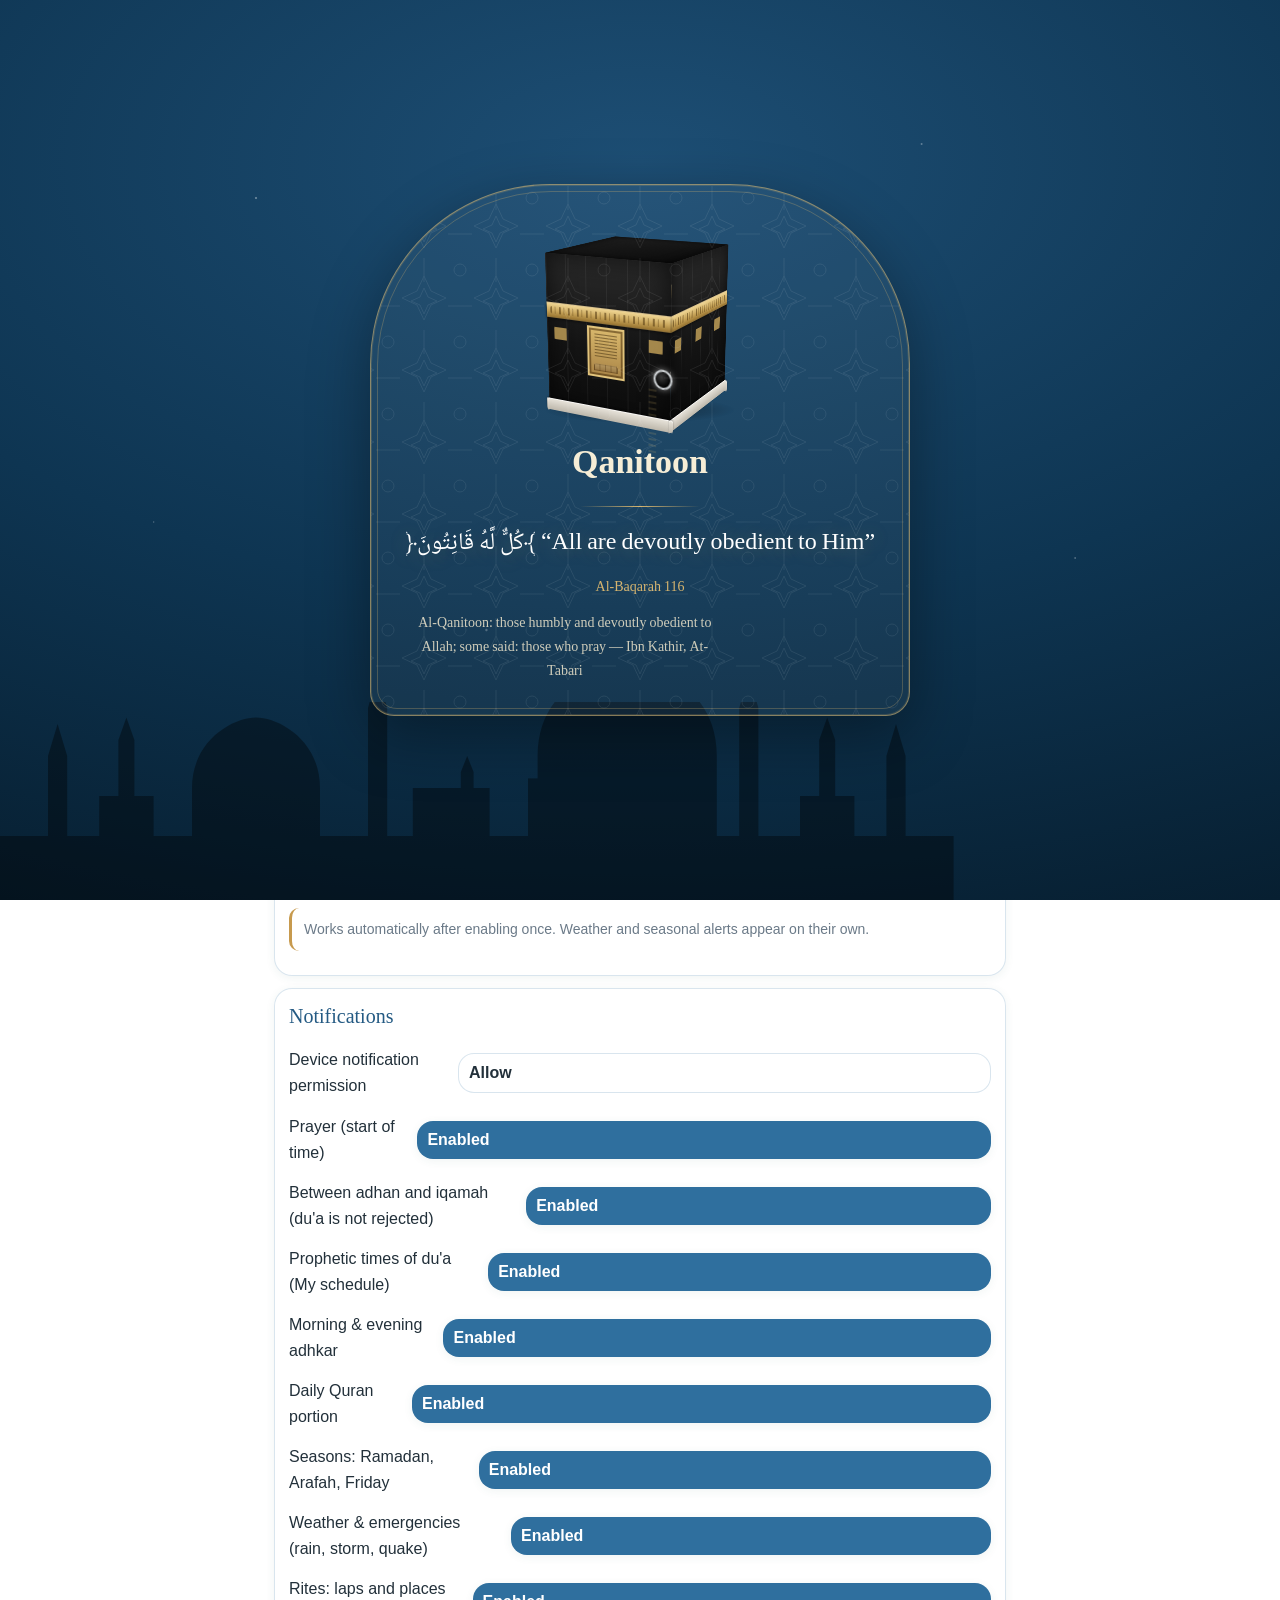
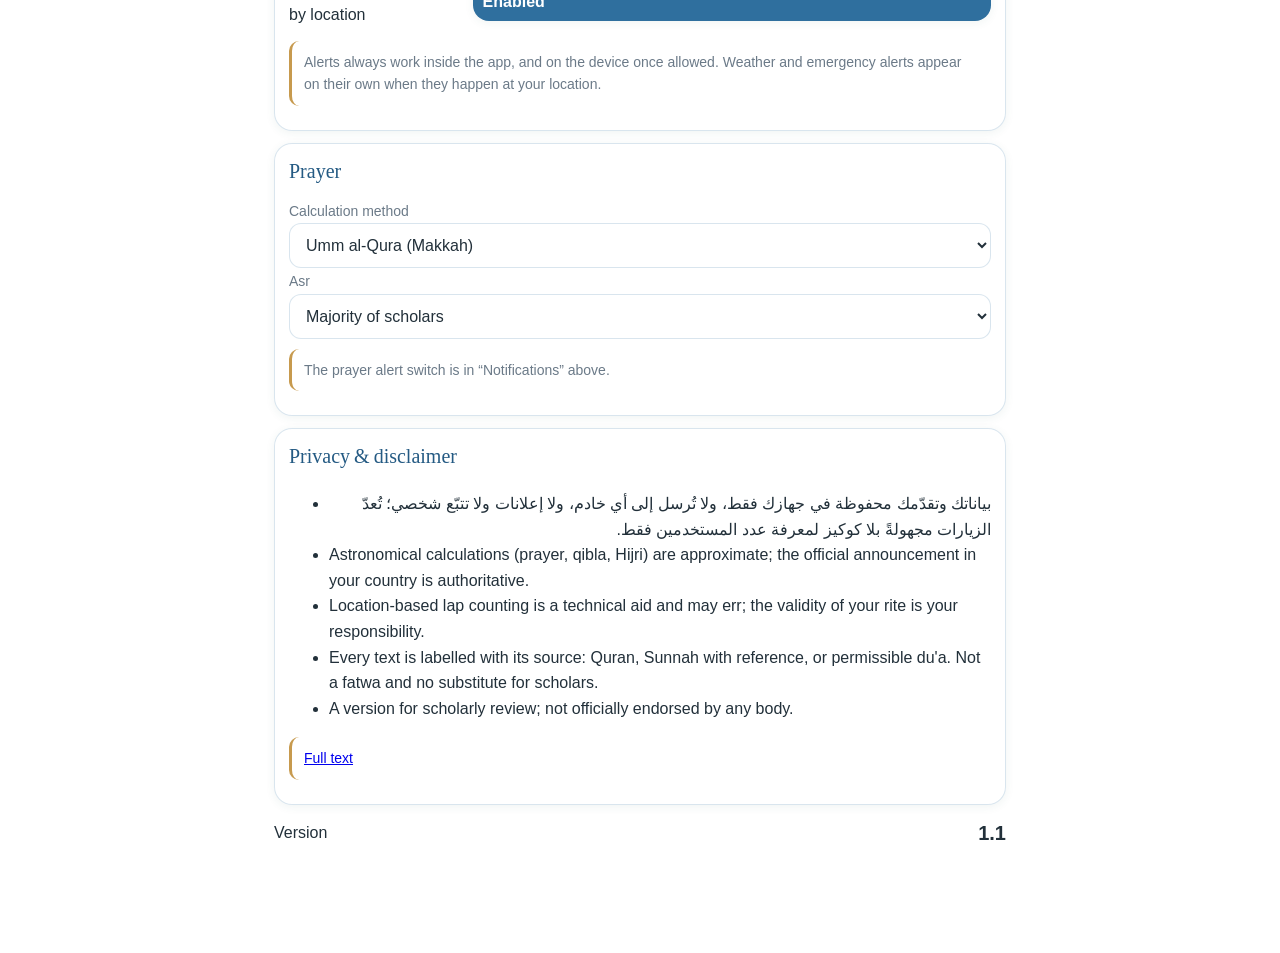
==== commit 429d2ed1: "en: Ramadan tab translations, source-label fixes, vocalized short du'a fix (v7) Co-Authored-By: Devi" ====
--- a/en/index.html
+++ b/en/index.html
@@ -77,6 +77,8 @@
 <button id="helpBtn" class="helpBtn" aria-label="مساعدة">؟</button>
 
 <script src="i18n.js"></script>
+<script src="en_extra.js"></script>
+<script src="tr_en.js"></script>
 <script src="quran_en.js"></script>
 <script src="icons.js"></script>
 <script src="quran.js"></script>
--- a/en/styles.css
+++ b/en/styles.css
@@ -516,3 +516,6 @@
 body.en .src,body.en .note,body.en .mid,body.en li,body.en p,body.en summary,body.en .fadl,body.en .count span,body.en h2,body.en h3,body.en .stepbar,body.en button,body.en .chip{direction:ltr;unicode-bidi:plaintext;text-align:start}
 body.en .dua{direction:rtl;text-align:right;line-height:2.05;font-family:"Noto Naskh Arabic","Amiri",serif}
 body.en header h1{font-family:inherit}
+html[dir=ltr] .avatar{left:auto;right:12px}
+html[dir=ltr] .langBtn{left:14px;right:auto}
+html[dir=ltr] header h1{padding-left:70px}
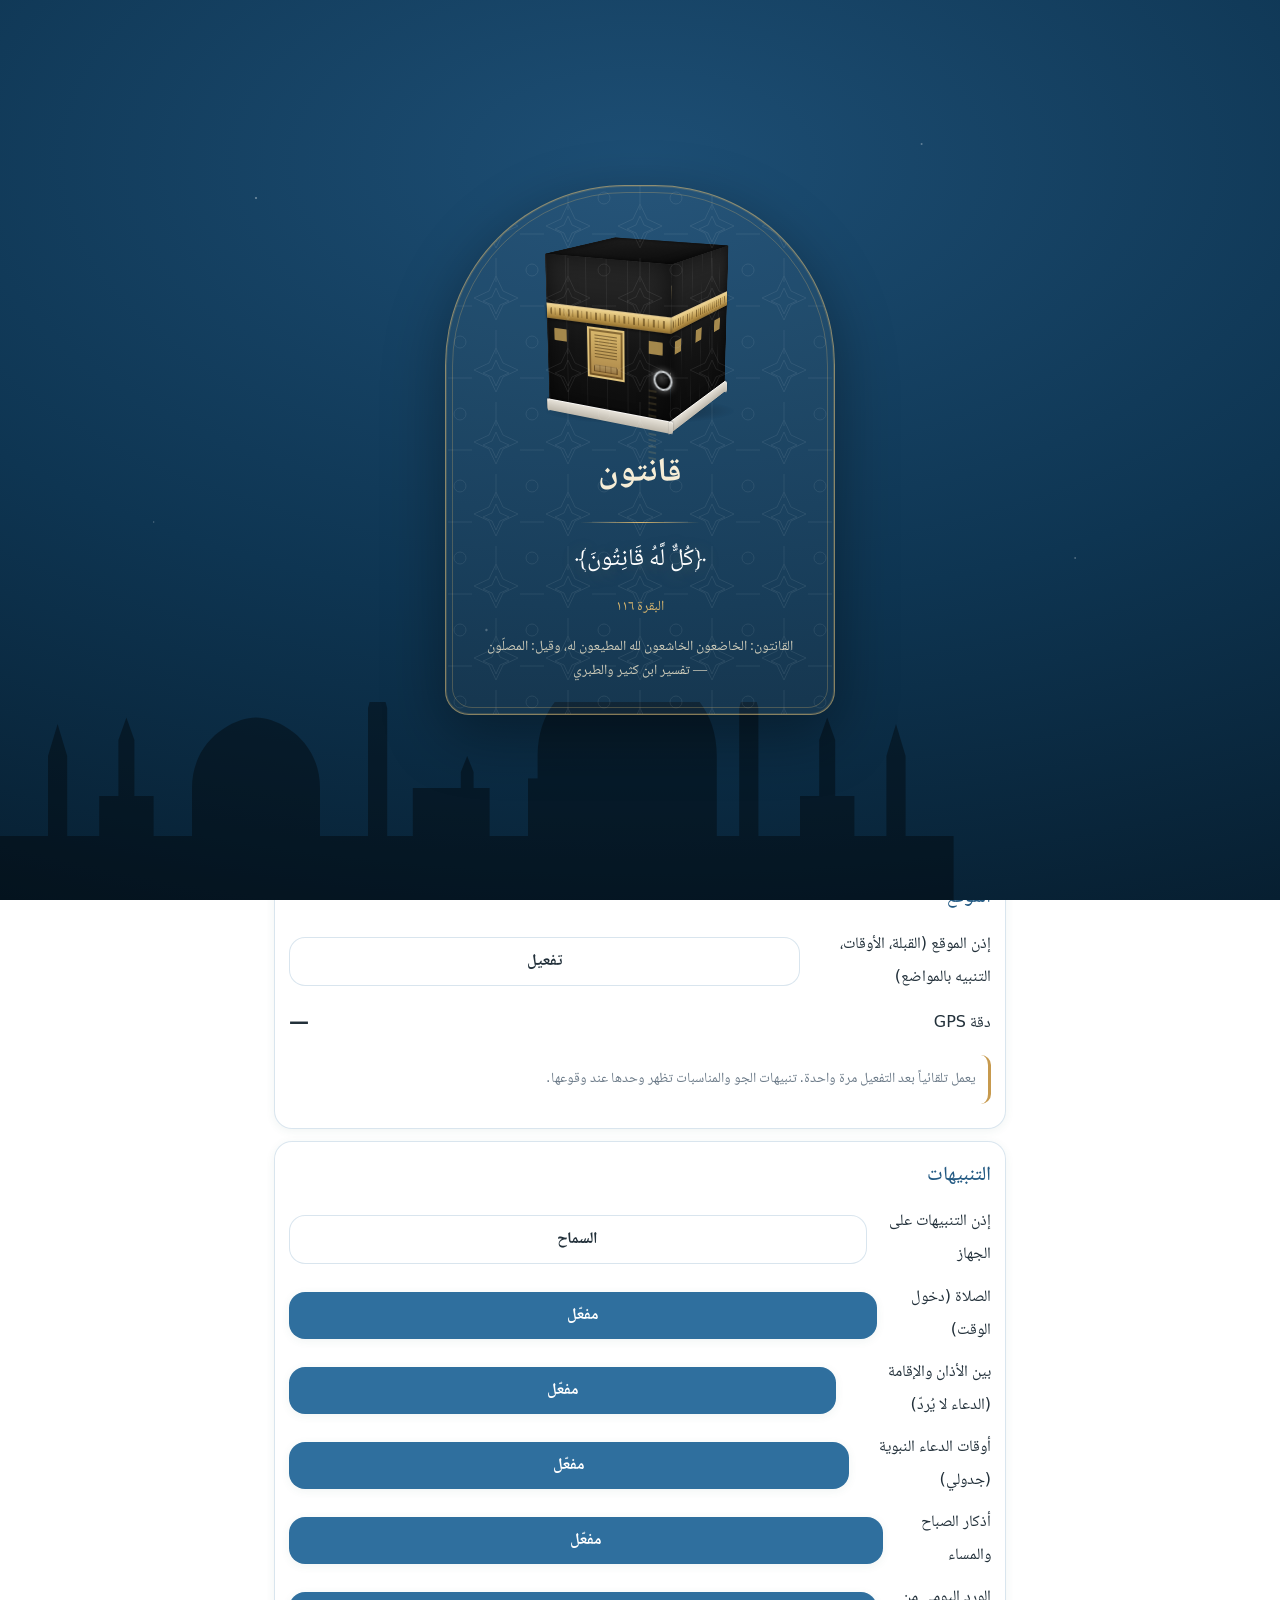
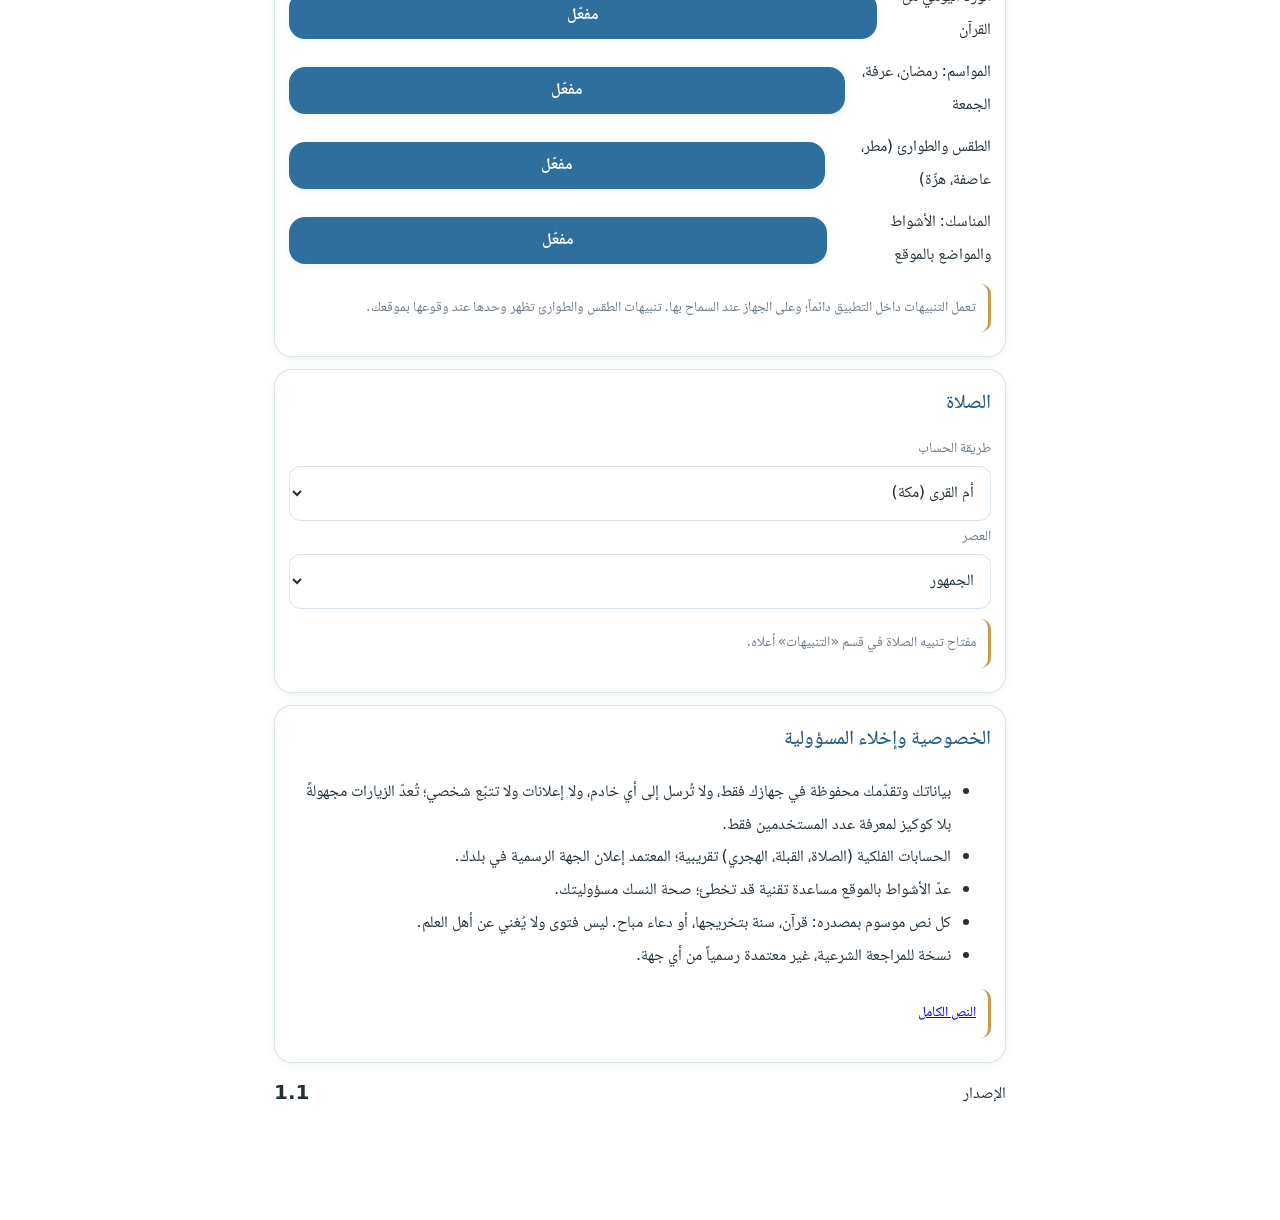
==== commit 79b2b6b8: "ar v80 / en v8: split short surahs in du'a library, repeat counts, Ramadan section index, EN Hajj/Um" ====
--- a/en/index.html
+++ b/en/index.html
@@ -27,7 +27,8 @@
     </div>
     <div class="sp-name">قانتون</div>
     <div class="sp-rule"></div>
-    <div class="sp-ayah">﴿كُلٌّ لَّهُ قَانِتُونَ﴾</div>
+    <div class="sp-ayah dua" dir="rtl">﴿كُلٌّ لَّهُ قَانِتُونَ﴾</div>
+    <div class="sp-ayah-en"></div>
     <div class="sp-ref">البقرة ١١٦</div>
     <div class="sp-mean">القانتون: الخاضعون الخاشعون لله المطيعون له، وقيل: المصلّون — تفسير ابن كثير والطبري</div>
   </div>
--- a/en/styles.css
+++ b/en/styles.css
@@ -263,7 +263,7 @@
 .hero-time .left{font-size:var(--f4)}
 .hero-time .left b{font-size:var(--f5)}
 .hero .ico{color:#fff}
-.hero-qibla{text-align:center;min-width:92px}
+.hero-qibla{text-align:center;min-width:92px;background:none;border:0;padding:0;color:inherit;font:inherit;cursor:pointer}
 .hero-qibla .qibla{width:72px;height:72px;border:2px solid rgba(255,255,255,.55);background:rgba(255,255,255,.14)}
 .hero-qibla .qibla i{color:#fff;font-size:34px}
 .hero-btns{margin-top:10px}
@@ -436,6 +436,10 @@
 .occ{position:fixed;inset:0;z-index:60;background:rgba(0,0,0,.45);display:flex;align-items:center;justify-content:center;padding:16px}
 .occ .card{max-width:520px;width:100%;max-height:85vh;overflow:auto;border:2px solid var(--gold)}
 .card.dim{opacity:.82}
+button.card.sect{display:block;width:100%;text-align:start;font:inherit;color:inherit;cursor:pointer}
+button.card.sect p{color:var(--muted,#5b6b7a);font-size:var(--f3);line-height:1.7}
+button.card.sect h3::after{content:" ›";color:var(--muted,#5b6b7a)}
+.sectdesc{margin-top:0}
 /* أجزاء الكعبة في شاشة التحميل: الحجر الأسود، الملتزم، الميزاب، الشاذروان البارز */
 .kaaba .f{overflow:visible}
 .kaaba .fr::after{content:"";position:absolute;right:-2px;bottom:36px;width:15px;height:15px;border-radius:50%;
@@ -504,11 +508,12 @@
 .htile .htl{font-size:13px;line-height:1.35;display:flex;align-items:center;gap:4px;justify-content:center}
 .htile .xhide{position:absolute;top:4px;left:4px}
 
+.chips.seg{display:flex;gap:6px}.chips.seg .chip{flex:1;text-align:center;padding:9px 6px;font-size:15px}
+
 /* English edition */
-.langBtn{position:absolute;top:10px;left:14px;background:rgba(255,255,255,.12);border:1px solid rgba(255,255,255,.25);color:#fff;border-radius:999px;padding:4px 12px;font-size:13px;cursor:pointer}
-.langBtn{left:auto;right:14px}
-html[dir=ltr] .langBtn{left:auto;right:14px}
-body.en{font-family:-apple-system,"Segoe UI",Roboto,"Noto Sans",sans-serif}
+.langBtn{position:absolute;top:14px;inset-inline-start:14px;background:var(--bg,#fff);border:1px solid var(--line);color:var(--head,#245a83);border-radius:999px;padding:4px 12px;font-size:13px;cursor:pointer;z-index:5}
+header h1,header .sub{padding-inline-start:84px;padding-inline-end:56px}
+body.en{font-family:-apple-system,"Segoe UI",Roboto,"Noto Sans","Noto Naskh Arabic","Amiri",sans-serif}
 body.en .dua,body.en .big,body.en .ayTr+span,body.en #v-quran .page,body.en .chip.ar{direction:rtl;font-family:inherit}
 body.en .ayTr{direction:ltr;text-align:left;font-size:14px;color:var(--dim);margin:2px 0 10px;line-height:1.5}
 body.en #v-quran span{direction:rtl}
@@ -517,5 +522,7 @@
 body.en .dua{direction:rtl;text-align:right;line-height:2.05;font-family:"Noto Naskh Arabic","Amiri",serif}
 body.en header h1{font-family:inherit}
 html[dir=ltr] .avatar{left:auto;right:12px}
-html[dir=ltr] .langBtn{left:14px;right:auto}
-html[dir=ltr] header h1{padding-left:70px}
+
+#splash .sp-ayah{direction:rtl;unicode-bidi:isolate;text-align:center}
+#splash .sp-ayah-en{font-size:var(--f3);color:#fff;direction:ltr;margin-top:2px;min-height:0}
+#splash .sp-ayah-en:empty{display:none}
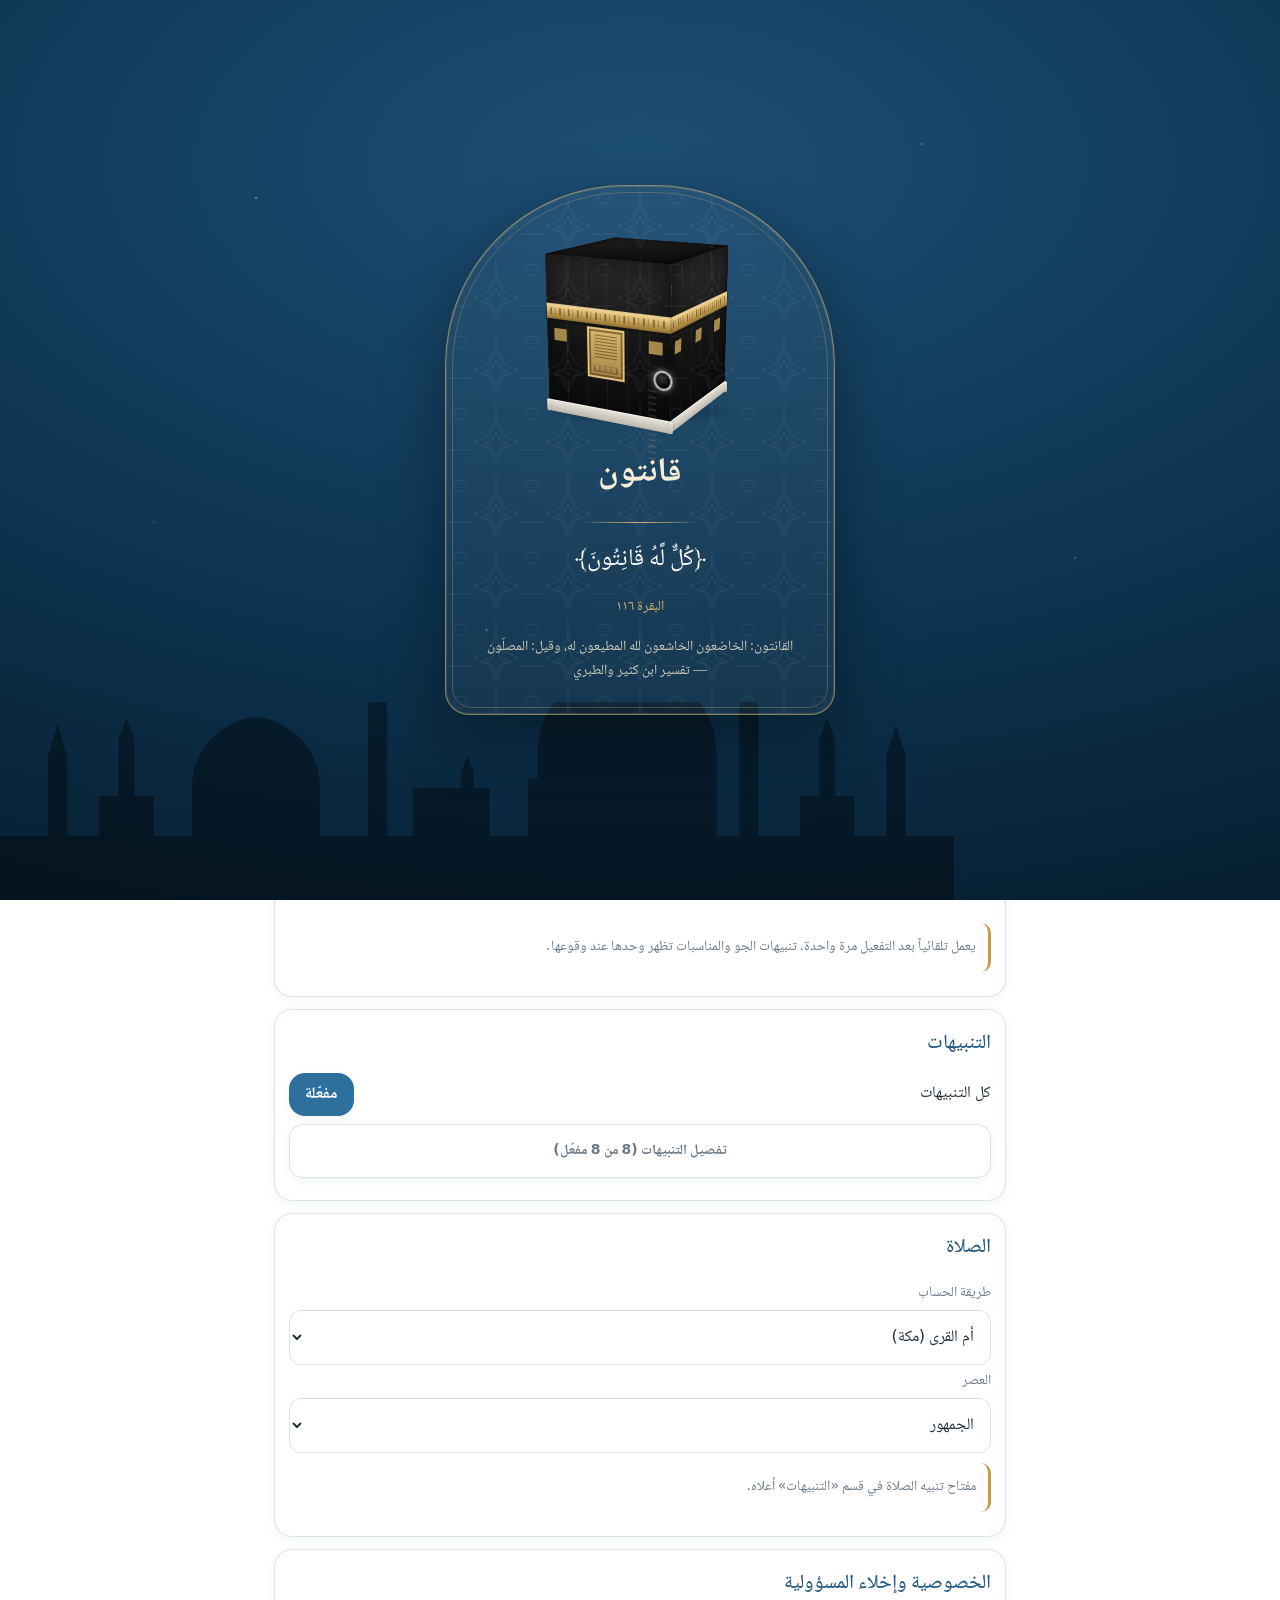
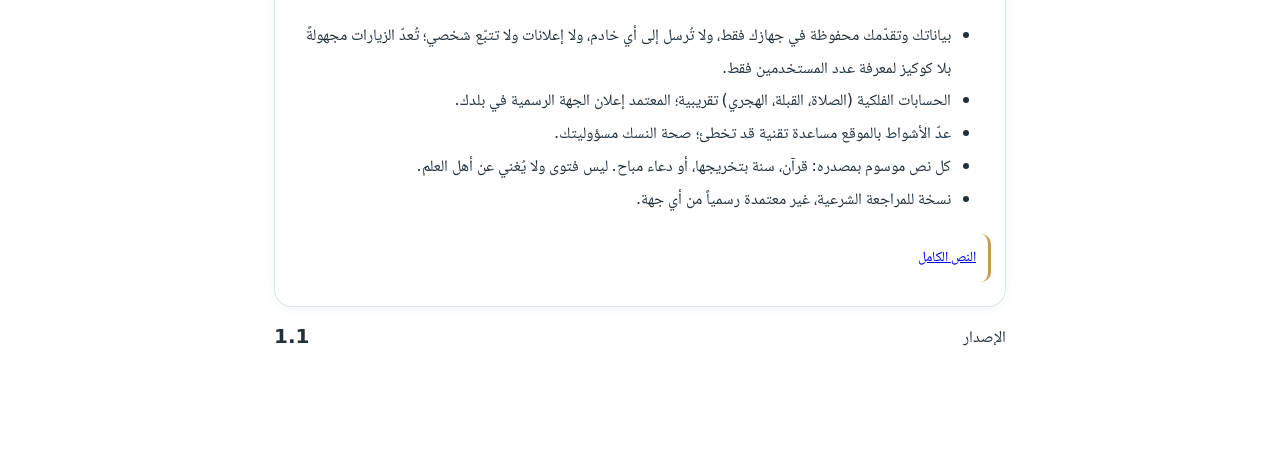
==== commit 46b9003a: "UX pass: full Quran/dhikr texts, unified counters, 5-item nav (rites/more), compact header, bottom w" ====
--- a/en/index.html
+++ b/en/index.html
@@ -68,12 +68,10 @@
 
 <nav id="nav">
   <button data-v="home" class="on"><i data-ico="home"></i>الرئيسية</button>
-  <button data-v="umrah"><i data-ico="kaaba"></i>العمرة</button>
-  <button data-v="hajj"><i data-ico="hajj"></i>الحج</button>
+  <button data-v="rites"><i data-ico="kaaba"></i>المناسك</button>
   <button data-v="quran"><i data-ico="quran"></i>المصحف</button>
   <button data-v="adhkar"><i data-ico="beads"></i>الأذكار</button>
-  <button data-v="tadabbur"><i data-ico="book"></i>التدبّر</button>
-  <button data-v="time"><i data-ico="moon"></i>رمضان</button>
+  <button data-v="more"><i data-ico="book"></i>المزيد</button>
 </nav>
 <button id="helpBtn" class="helpBtn" aria-label="مساعدة">؟</button>
 
--- a/en/styles.css
+++ b/en/styles.css
@@ -161,6 +161,8 @@
 .btn.sm{padding:10px;font-size:var(--f3)}
 .row{display:flex;gap:8px;align-items:center}
 .row>*{flex:1}
+.row>input[type=checkbox]{flex:0 0 20px;width:20px;height:20px;accent-color:var(--accent);margin-top:2px}
+label.card.row{cursor:pointer}
 .stepbar{display:flex;gap:8px;align-items:center;margin:8px 0}
 .stepbar .btn{flex:1;margin:0}
 .stepbar .mid{flex:0 0 auto;min-width:64px;text-align:center}
@@ -186,20 +188,23 @@
 
 .count{display:flex;align-items:center;gap:10px;justify-content:space-between;margin-top:8px}
 .count b{font-size:var(--f5);color:var(--txt)}
-.cbtn{width:46px;height:46px;border-radius:50%;border:1px solid var(--line);background:var(--bg2);color:var(--head,#245a83);font-size:var(--f5);cursor:pointer}
+.cbtn{width:44px;height:44px;border-radius:50%;border:1px solid var(--line);background:var(--bg2);color:var(--head,#245a83);font-size:var(--f5);cursor:pointer;flex:0 0 auto}
+.cbtn.plus{background:var(--gold);color:#26200d;border-color:transparent}
+.count .cnum{min-width:64px;text-align:center;white-space:nowrap}
+.count .cnum small{font-size:var(--f2);color:var(--mid);font-weight:400}
 
 nav{
   position:fixed;bottom:0;inset-inline:0;z-index:30;background:var(--card);
-  border-top:1px solid var(--line);display:grid;grid-template-columns:repeat(7,1fr);
+  border-top:1px solid var(--line);display:grid;grid-template-columns:repeat(5,1fr);
   backdrop-filter:blur(10px);padding-bottom:env(safe-area-inset-bottom)
 }
-nav button{background:none;border:0;color:var(--dim);padding:8px 0;font-size:9.5px;white-space:nowrap;cursor:pointer;display:grid;gap:2px;justify-items:center}
+nav button{background:none;border:0;color:var(--dim);padding:8px 0;font-size:11px;white-space:nowrap;cursor:pointer;display:grid;gap:2px;justify-items:center}
 nav button .ico{width:22px;height:22px;display:block}
 .ico{width:1.15em;height:1.15em;vertical-align:-.2em;display:inline-block;color:var(--gold)}
 h2 .ico,h3 .ico,.count .ico{margin-inline-end:.35em}
 nav button.on{color:var(--accent)}
 
-.alert{position:fixed;inset-inline:12px;top:12px;z-index:50;background:var(--accent);color:var(--accentTxt,#fff);border-radius:16px;padding:14px;font-weight:700;box-shadow:0 8px 30px rgba(47,97,84,.25)}
+.alert{position:fixed;inset-inline-start:12px;inset-inline-end:72px;bottom:calc(76px + env(safe-area-inset-bottom));z-index:50;background:var(--accent);color:var(--accentTxt,#fff);border-radius:16px;padding:14px;font-weight:700;box-shadow:0 8px 30px rgba(47,97,84,.25)}
 
 input,select,textarea{
   width:100%;padding:12px;border-radius:12px;border:1px solid var(--line);
@@ -509,6 +514,23 @@
 .htile .xhide{position:absolute;top:4px;left:4px}
 
 .chips.seg{display:flex;gap:6px}.chips.seg .chip{flex:1;text-align:center;padding:9px 6px;font-size:15px}
+.dateMain{font-size:var(--f5);font-weight:700;text-align:center;color:var(--txt);line-height:1.4}
+.count.sm b{font-size:var(--f4);min-width:28px;text-align:center}
+.count.sm .cbtn{width:36px;height:36px;font-size:var(--f4)}
+.count.sm span{font-size:var(--f3)}
+
+.moreItem{display:flex;gap:12px;align-items:center;text-align:start;width:100%;cursor:pointer;font:inherit;color:var(--txt)}
+.moreItem .ico{width:28px;height:28px;flex:0 0 auto}
+
+/* رأس مضغوط خارج الرئيسية */
+header.compact{padding:8px 16px}
+header.compact h1{font-size:var(--f5);display:inline}
+header.compact .sub,header.compact .skyname{display:none}
+header.compact .pstrip{display:inline-block;margin:0 0 0 10px;padding:2px 10px;vertical-align:middle}
+header.compact .avatar{width:34px;height:34px;top:7px}
+
+.count>.btn.sm{width:auto;flex:0 0 auto;margin:0;padding:8px 16px;white-space:nowrap}
+.count>span{flex:1}
 
 /* English edition */
 .langBtn{position:absolute;top:14px;inset-inline-start:14px;background:var(--bg,#fff);border:1px solid var(--line);color:var(--head,#245a83);border-radius:999px;padding:4px 12px;font-size:13px;cursor:pointer;z-index:5}
@@ -526,3 +548,7 @@
 #splash .sp-ayah{direction:rtl;unicode-bidi:isolate;text-align:center}
 #splash .sp-ayah-en{font-size:var(--f3);color:#fff;direction:ltr;margin-top:2px;min-height:0}
 #splash .sp-ayah-en:empty{display:none}
+.dateMain{font-size:var(--f5);font-weight:700;text-align:center;color:var(--txt);line-height:1.4}
+.count.sm b{font-size:var(--f4);min-width:28px;text-align:center}
+.count.sm .cbtn{width:36px;height:36px;font-size:var(--f4)}
+.count.sm span{font-size:var(--f3)}
